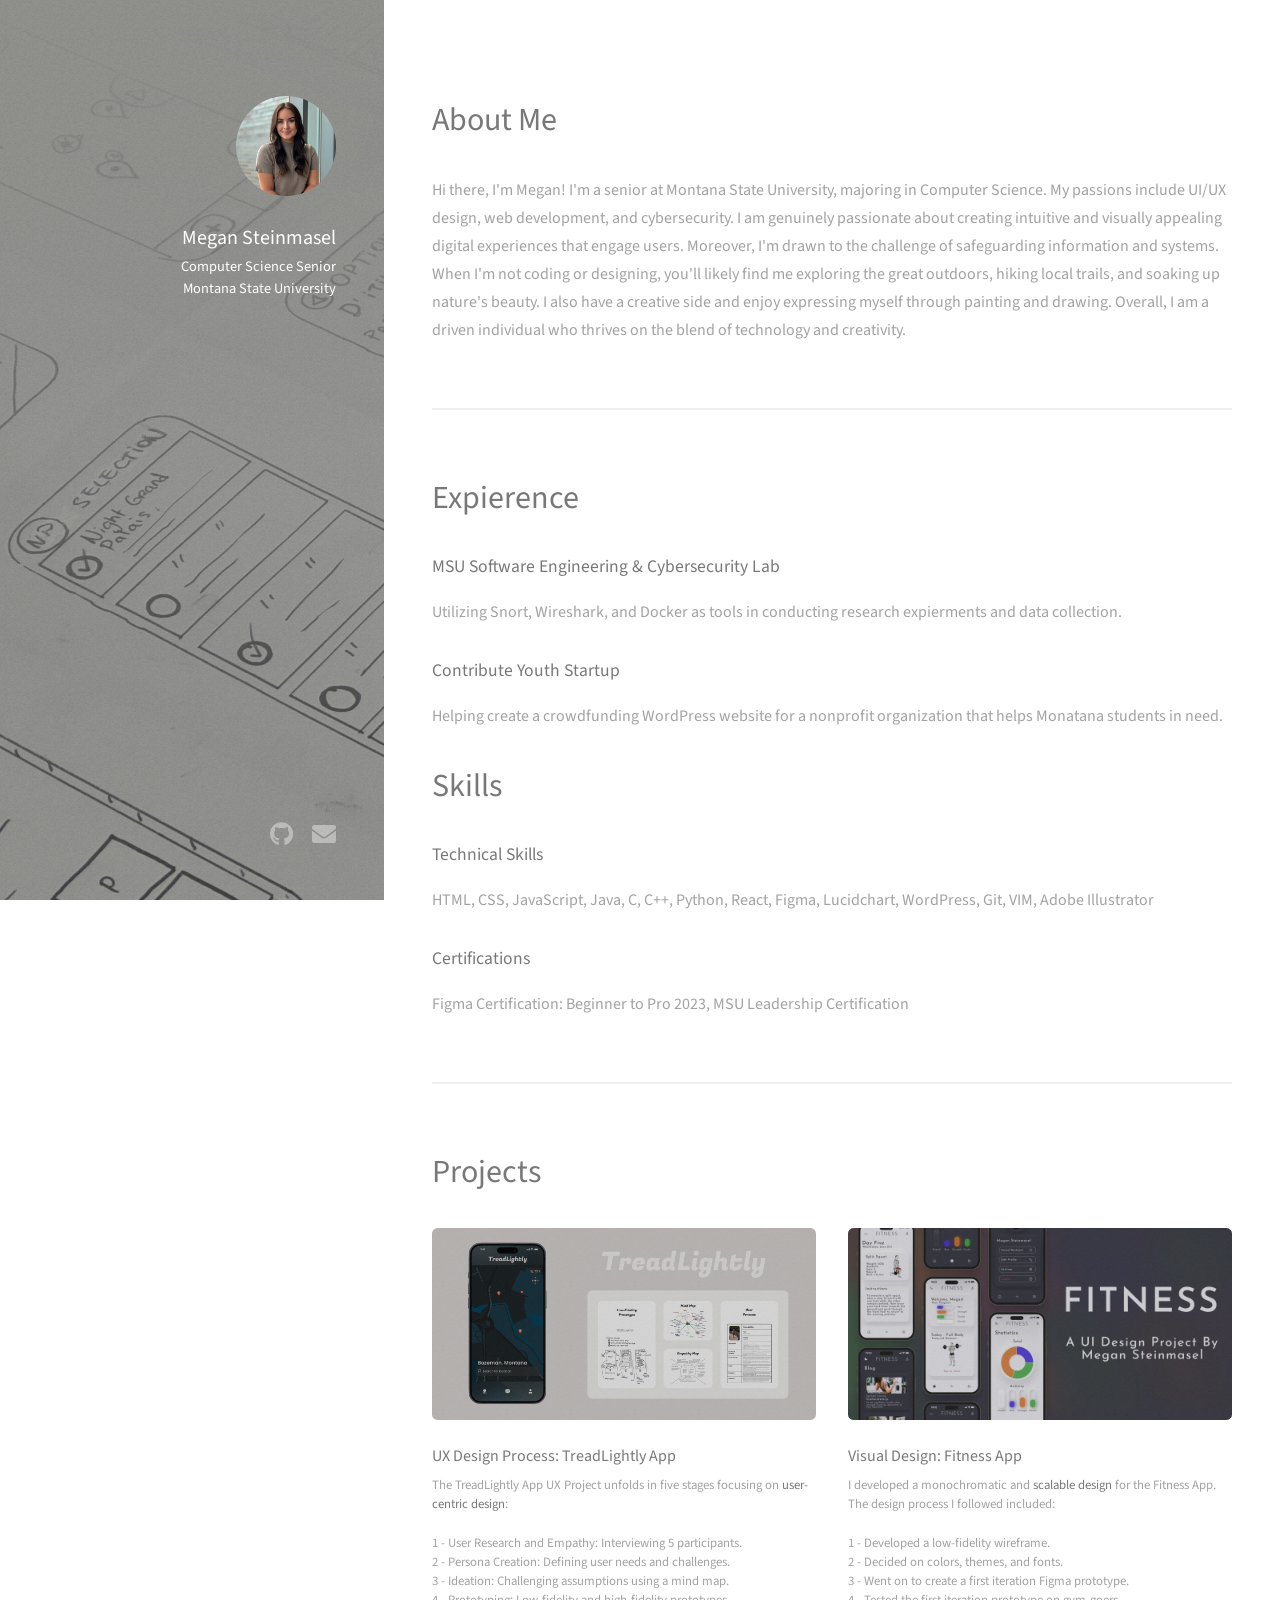
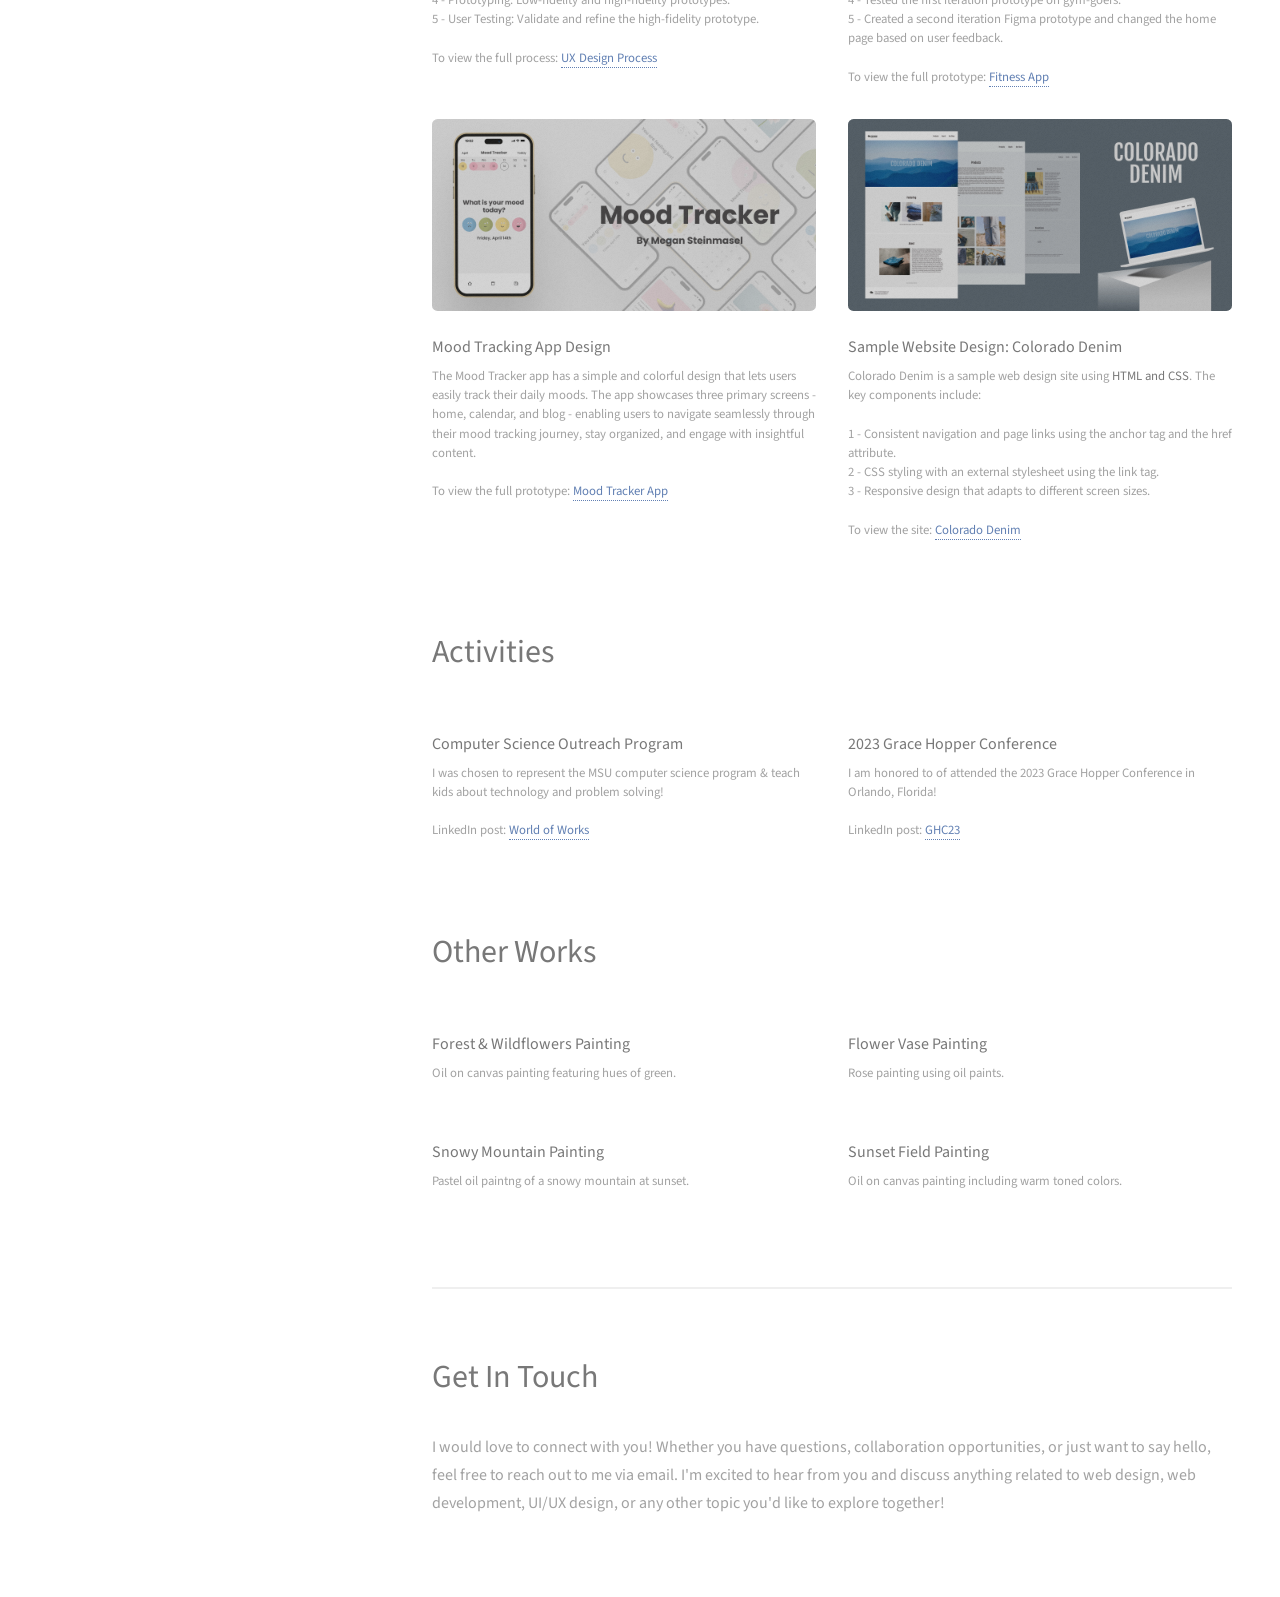
==== index.html @ ee732f90 "Add files via upload" ====
<!DOCTYPE HTML>

<html>
	<head>
		<title>Megan's Portfolio</title>
		<meta charset="utf-8" />
		<meta name="viewport" content="width=device-width, initial-scale=1, user-scalable=no" />
		<link rel="stylesheet" href="assets/css/main.css" />
	</head>
	<body class="is-preload">

		<!-- Header -->
			<header id="header">
				<div class="inner">
					<a href="#" class="image avatar"><img src="images/profile-pic.jpg" alt="" /></a>
					<h1><strong>Megan Steinmasel</strong></h1>
					<h5>Computer Science Senior<br>
					Montana State University</h5>

				</div>
			</header>

		<!-- Main -->
			<div id="main">

				<!-- One -->
					<section id="one">
						<header class="major">
							<h2>About Me</h2>
						</header>
						<p>Hi there, I'm Megan! I'm a senior at Montana State University, majoring in Computer Science. My passions include UI/UX design, web development, and cybersecurity.
							  I am genuinely passionate about creating intuitive and visually appealing digital experiences that engage users. Moreover, I'm drawn to the challenge of safeguarding
							   information and systems.  When I'm not coding or designing, you'll likely find me exploring the great outdoors, hiking local trails, and soaking up nature's beauty. I 
							   also have a creative side and enjoy expressing myself through painting and drawing. Overall, I am a driven individual who thrives on the blend of technology and creativity.
						</p>
						
					</section>
					<section id="one">
						<h1>Expierence</h1>
						
						<h4>MSU Software Engineering & Cybersecurity Lab</h4>
						<p>Utilizing Snort, Wireshark, and Docker as tools in conducting research expierments and data collection.</p>
						<h4>Contribute Youth Startup</h4>
						<p>Helping create a crowdfunding WordPress website for a nonprofit organization that helps Monatana students in need.</p>
						
						<h1>Skills</h1>

						<h4>Technical Skills</h4>
						<p>HTML, CSS, JavaScript, Java, C, C++, Python, React, Figma, Lucidchart, WordPress, Git, VIM, Adobe Illustrator</p>
						<h4>Certifications</h4>
						<p>Figma Certification: Beginner to Pro 2023, MSU Leadership Certification</p>
						
						
					</section>

				<!-- Two -->
					<section id="two">
						<h1>Projects</h1>
						<div class="row">
							<article class="col-6 col-12-xsmall work-item">
								<a href="images/fulls/treadlightly.png" class="image fit thumb"><img src="images/fulls/treadlightly.png" alt="TreadLightly App Design Thumbnail" /></a>
								<h3>UX Design Process: TreadLightly App</h3>
								<p>The TreadLightly App UX Project unfolds in five stages focusing on <b>user-centric design</b>:</p>
									<p><br> 1 - User Research and Empathy: Interviewing 5 participants.</p>
									<p> 2 - Persona Creation: Defining user needs and challenges.</p>
									<p> 3 - Ideation: Challenging assumptions using a mind map.</p> 
									<p> 4 - Prototyping: Low-fidelity and high-fidelity prototypes.</p> 
									<p> 5 - User Testing: Validate and refine the high-fidelity prototype.</p> 
									<p><br>To view the full process: <a href="https://new.express.adobe.com/webpage/cK3ERxqOjgkV4">UX Design Process</a></p>	
							</article>
							<article class="col-6 col-12-xsmall work-item">
								<a href="images/fulls/fitness.jpg" class="image fit thumb"><img src="images/fulls/fitness.jpg" alt="Fitness App Design Thumbnail" /></a>
								<h3>Visual Design: Fitness App</h3>
								<p>I developed a monochromatic and <b>scalable design</b> for the Fitness App. The design process I followed included:	</p>
								<p><br> 1 -  Developed a low-fidelity wireframe.</p>
								<p> 2 - Decided on colors, themes, and fonts.</p>
								<p> 3 - Went on to create a first iteration Figma prototype.</p>
								<p> 4 - Tested the first iteration prototype on gym-goers.</p>
								<p> 5 - Created a second iteration Figma prototype and changed the home page based on user feedback.</p>
								<p><br>To view the full prototype: <a href="https://www.figma.com/proto/18ntFsfMB1Yc7jtrS3yxBX/FitnessApp?page-id=32%3A908&type=design&node-id=32-920&viewport=44%2C423%2C0.18&t=8xvpdtLNX0VyanlT-1&scaling=scale-down&starting-point-node-id=32%3A920&mode=design">Fitness App</a> </p>
							</article>
							<article class="col-6 col-12-xsmall work-item">
								<a href="images/fulls/mood.jpg" class="image fit thumb"><img src="images/fulls/mood.jpg" alt="Mood Tracking App Design" /></a>
								<h3>Mood Tracking App Design</h3>
								<p>The Mood Tracker app has a simple and colorful design that lets users easily track their daily moods. The app showcases three primary screens - home, calendar, and blog - enabling users to navigate seamlessly through their mood tracking journey, stay organized, and engage with insightful content.<br><br>To view the full prototype:  <a href="https://www.figma.com/proto/zbwoz1Bb5M5FBqtjjL8zlI/MoodTracker?page-id=22%3A233&type=design&node-id=46-3198&viewport=221%2C206%2C0.18&t=dJREWF29SgqZ46Lc-1&scaling=scale-down&starting-point-node-id=46%3A3198&mode=design">Mood Tracker App</a></p>
							</article>
							<article class="col-6 col-12-xsmall work-item">
								<a href="images/fulls/colorado-denim.jpg" class="image fit thumb"><img src="images/fulls/colorado-denim.jpg" alt="Colorado Denim Website Design" /></a>
								<h3>Sample Website Design: Colorado Denim</h3>
								<p>Colorado Denim is a sample web design site using <b>HTML and CSS</b>. The key components include:</p>
								<p><br> 1 - Consistent navigation and page links using the anchor tag and the href attribute.</p>
								<p> 2 - CSS styling with an external stylesheet using the link tag.</p>
								<p> 3 - Responsive design that adapts to different screen sizes.</p>
								<p><br> To view the site: <a href="file:///Users/megansteinmasel/Desktop/pages-portfolio/other/colorado-denim-design/index.html">Colorado Denim</a></p>
							</article>
						</div>

						<br><br>

						<h1>Activities</h1>
						<div class="row">
							<article class="col-6 col-12-xsmall work-item">
								<a href="images/fulls/world-of-works.jpg" class="image fit thumb"><img src="images/fulls/world-of-works.jpg" alt="" /></a>
								<h3>Computer Science Outreach Program</h3>
								<p>I was chosen to represent the MSU computer science program & teach kids about technology and problem solving!<br><br>LinkedIn post: <a href="https://www.linkedin.com/posts/activity-6988697907860234240-AYYR?utm_source=share&utm_medium=member_desktop">World of Works</a> </p>
							</article>
							<article class="col-6 col-12-xsmall work-item">
								<a href="images/fulls/ghc.jpg" class="image fit thumb"><img src="images/fulls/ghc.jpg" alt="" /></a>
								<h3>2023 Grace Hopper Conference</h3>
								<p>I am honored to of attended the 2023 Grace Hopper Conference in Orlando, Florida!<br><br>LinkedIn post: <a href="https://www.linkedin.com/posts/activity-7115339711354728448-X-aZ?utm_source=share&utm_medium=member_desktop">GHC23</a> </p>
								
							</article>
						</div>

						<br><br>

						<h1>Other Works</h1>
						<div class="row">
							<article class="col-6 col-12-xsmall work-item">
								<a href="images/fulls/painting4.svg" class="image fit thumb"><img src="images/fulls/painting4.svg" alt="" /></a>
								<h3>Forest & Wildflowers Painting</h3>
								<p>Oil on canvas painting featuring hues of green. </p>
							</article>
							<article class="col-6 col-12-xsmall work-item">
								<a href="images/fulls/painting3.svg" class="image fit thumb"><img src="images/fulls/painting3.svg" alt="" /></a>
								<h3>Flower Vase Painting</h3>
								<p>Rose painting using oil paints.</p>
							</article>
							<article class="col-6 col-12-xsmall work-item">
								<a href="images/fulls/painting2.svg" class="image fit thumb"><img src="images/fulls/painting2.svg" alt="" /></a>
								<h3>Snowy Mountain Painting</h3>
								<p>Pastel oil paintng of a snowy mountain at sunset.</p>
							</article>
							<article class="col-6 col-12-xsmall work-item">
								<a href="images/fulls/painting1.svg" class="image fit thumb"><img src="images/fulls/painting1.svg" alt="" /></a>
								<h3>Sunset Field Painting</h3>
								<p>Oil on canvas painting including warm toned colors. </p>
							</article>
						</div>
					</section>

				<!-- Four -->
					<section id="four">
						<h1>Get In Touch</h1>
						<p>I would love to connect with you! Whether you have questions, collaboration opportunities, or just want to say hello, feel free to reach out to me via email. I'm excited to hear from you and discuss anything related to web design, web development, UI/UX design, or any other topic you'd like to explore together!</p>
					</section>
		

				
		<!-- Footer -->
			<footer id="footer">
				<div class="inner">
					<ul class="icons">
						<li><a href="https://github.com/megansteinmasel" class="icon brands fa-github"><span class="label">Github</span></a></li>
						<li><a href="mailto:megansteinmasel@gmail.com" class="icon solid fa-envelope"><span class="label">Email</span></a></li>
					</ul>
					<!--
					<ul class="copyright">
						<li>Design: <a href="http://html5up.net">HTML5 UP</a></li>
					</ul>
				-->
				</div>
			</footer>

		<!-- Scripts -->
			<script src="assets/js/jquery.min.js"></script>
			<script src="assets/js/jquery.poptrox.min.js"></script>
			<script src="assets/js/browser.min.js"></script>
			<script src="assets/js/breakpoints.min.js"></script>
			<script src="assets/js/util.js"></script>
			<script src="assets/js/main.js"></script>

	</body>
</html>
---- assets/css/main.css ----
@import url("fontawesome-all.min.css");
@import url("https://fonts.googleapis.com/css?family=Source+Sans+Pro:400,400italic");

/*
	Strata by HTML5 UP
	html5up.net | @ajlkn
	Free for personal and commercial use under the CCA 3.0 license (html5up.net/license)
*/

html, body, div, span, applet, object,
iframe, h1, h2, h3, h4, h5, h6, p, blockquote,
pre, a, abbr, acronym, address, big, cite,
code, del, dfn, em, img, ins, kbd, q, s, samp,
small, strike, strong, sub, sup, tt, var, b,
u, i, center, dl, dt, dd, ol, ul, li, fieldset,
form, label, legend, table, caption, tbody,
tfoot, thead, tr, th, td, article, aside,
canvas, details, embed, figure, figcaption,
footer, header, hgroup, menu, nav, output, ruby,
section, summary, time, mark, audio, video {
	margin: 0;
	padding: 0;
	border: 0;
	font-size: 100%;
	font: inherit;
	vertical-align: baseline;}

article, aside, details, figcaption, figure,
footer, header, hgroup, menu, nav, section {
	display: block;}

body {
	line-height: 1;
}

ol, ul {
	list-style: none;
}

blockquote, q {
	quotes: none;
}

	blockquote:before, blockquote:after, q:before, q:after {
		content: '';
		content: none;
	}

table {
	border-collapse: collapse;
	border-spacing: 0;
}

body {
	-webkit-text-size-adjust: none;
}

mark {
	background-color: transparent;
	color: inherit;
}

input::-moz-focus-inner {
	border: 0;
	padding: 0;
}

input, select, textarea {
	-moz-appearance: none;
	-webkit-appearance: none;
	-ms-appearance: none;
	appearance: none;
}

/* Basic */

	html {
		box-sizing: border-box;
	}

	*, *:before, *:after {
		box-sizing: inherit;
	}

	body {
		background: #fff;
	}

		body.is-preload *, body.is-preload *:before, body.is-preload *:after {
			-moz-animation: none !important;
			-webkit-animation: none !important;
			-ms-animation: none !important;
			animation: none !important;
			-moz-transition: none !important;
			-webkit-transition: none !important;
			-ms-transition: none !important;
			transition: none !important;
		}

	body, input, select, textarea {
		color: #a2a2a2;
		font-family: "Source Sans Pro", Helvetica, sans-serif;
		font-size: 16pt;
		font-weight: 400;
		line-height: 1.75em;
	}

	a {
		-moz-transition: color 0.2s ease-in-out, border-color 0.2s ease-in-out;
		-webkit-transition: color 0.2s ease-in-out, border-color 0.2s ease-in-out;
		-ms-transition: color 0.2s ease-in-out, border-color 0.2s ease-in-out;
		transition: color 0.2s ease-in-out, border-color 0.2s ease-in-out;
		border-bottom: dotted 1px;
		color: #6280b3;
		text-decoration: none;
	}

		a:hover {
			border-bottom-color: transparent;
			color:#578deb !important;
			text-decoration: none;
		}

	strong, b {
		color: #787878;
		font-weight: 400;
	}

	em, i {
		font-style: italic;
	}

	p {
		margin: 0 0 2em 0;
	}

	h1, h2, h3, h4, h5, h6 {
		color: #787878;
		font-weight: 400;
		line-height: 1em;
		margin: 0 0 1em 0;
	}

		h1 a, h2 a, h3 a, h4 a, h5 a, h6 a {
			color: inherit;
			text-decoration: none;
		}

	h1 {
		font-size: 2em;
		line-height: 1.5em;
	}

	h2 {
		font-size: 1.5em;
		line-height: 1.5em;
	}

	h3 {
		font-size: 1.25em;
		line-height: 1.5em;
	}

	h4 {
		font-size: 1.1em;
		line-height: 1.5em;
	}

	h5 {
		font-size: 0.9em;
		line-height: 1.5em;
	}

	h6 {
		font-size: 0.7em;
		line-height: 1.5em;
	}

	sub {
		font-size: 0.8em;
		position: relative;
		top: 0.5em;
	}

	sup {
		font-size: 0.8em;
		position: relative;
		top: -0.5em;
	}

	hr {
		border: 0;
		border-bottom: solid 2px #efefef;
		margin: 2em 0;
	}

		hr.major {
			margin: 3em 0;
		}

	blockquote {
		border-left: solid 6px #efefef;
		font-style: italic;
		margin: 0 0 2em 0;
		padding: 0.5em 0 0.5em 1.5em;
	}

	code {
		background: #f7f7f7;
		border-radius: 0.35em;
		border: solid 2px #efefef;
		font-family: "Courier New", monospace;
		font-size: 0.9em;
		margin: 0 0.25em;
		padding: 0.25em 0.65em;
	}

	pre {
		-webkit-overflow-scrolling: touch;
		font-family: "Courier New", monospace;
		font-size: 0.9em;
		margin: 0 0 2em 0;
	}

		pre code {
			display: block;
			line-height: 1.75em;
			padding: 1em 1.5em;
			overflow-x: auto;
		}

	.align-left {
		text-align: left;
	}

	.align-center {
		text-align: center;
	}

	.align-right {
		text-align: right;
	}

/* Container */

	.container {
		margin: 0 auto;
		max-width: calc(100% - 4em);
		width: 100%;
	}

		.container.xsmall {
			width: 25%;
		}

		.container.small {
			width: 50%;
		}

		.container.medium {
			width: 75%;
		}

		.container.large {
			width: 125%;
		}

		.container.xlarge {
			width: 150%;
		}

		.container.max {
			width: 100%;
		}

		@media screen and (max-width: 980px) {

			.container {
				width: 100% !important;
				max-width: 100% !important;
			}

		}

		@media screen and (max-width: 480px) {

			.container {
				max-width: calc(100% - 3em);
			}

		}

/* Row */

	.row {
		display: flex;
		flex-wrap: wrap;
		box-sizing: border-box;
		align-items: stretch;
	}

		.row > * {
			box-sizing: border-box;
		}

		.row.gtr-uniform > * > :last-child {
			margin-bottom: 0;
		}

		.row.aln-left {
			justify-content: flex-start;
		}

		.row.aln-center {
			justify-content: center;
		}

		.row.aln-right {
			justify-content: flex-end;
		}

		.row.aln-top {
			align-items: flex-start;
		}

		.row.aln-middle {
			align-items: center;
		}

		.row.aln-bottom {
			align-items: flex-end;
		}

		.row > .imp {
			order: -1;
		}

		.row > .col-1 {
			width: 8.33333%;
		}

		.row > .off-1 {
			margin-left: 8.33333%;
		}

		.row > .col-2 {
			width: 16.66667%;
		}

		.row > .off-2 {
			margin-left: 16.66667%;
		}

		.row > .col-3 {
			width: 25%;
		}

		.row > .off-3 {
			margin-left: 25%;
		}

		.row > .col-4 {
			width: 33.33333%;
		}

		.row > .off-4 {
			margin-left: 33.33333%;
		}

		.row > .col-5 {
			width: 41.66667%;
		}

		.row > .off-5 {
			margin-left: 41.66667%;
		}

		.row > .col-6 {
			width: 50%;
		}

		.row > .off-6 {
			margin-left: 50%;
		}

		.row > .col-7 {
			width: 58.33333%;
		}

		.row > .off-7 {
			margin-left: 58.33333%;
		}

		.row > .col-8 {
			width: 66.66667%;
		}

		.row > .off-8 {
			margin-left: 66.66667%;
		}

		.row > .col-9 {
			width: 75%;
		}

		.row > .off-9 {
			margin-left: 75%;
		}

		.row > .col-10 {
			width: 83.33333%;
		}

		.row > .off-10 {
			margin-left: 83.33333%;
		}

		.row > .col-11 {
			width: 91.66667%;
		}

		.row > .off-11 {
			margin-left: 91.66667%;
		}

		.row > .col-12 {
			width: 100%;
		}

		.row > .off-12 {
			margin-left: 100%;
		}

		.row.gtr-0 {
			margin-top: 0;
			margin-left: 0em;
		}

			.row.gtr-0 > * {
				padding: 0 0 0 0em;
			}

			.row.gtr-0.gtr-uniform {
				margin-top: 0em;
			}

				.row.gtr-0.gtr-uniform > * {
					padding-top: 0em;
				}

		.row.gtr-25 {
			margin-top: 0;
			margin-left: -0.625em;
		}

			.row.gtr-25 > * {
				padding: 0 0 0 0.625em;
			}

			.row.gtr-25.gtr-uniform {
				margin-top: -0.625em;
			}

				.row.gtr-25.gtr-uniform > * {
					padding-top: 0.625em;
				}

		.row.gtr-50 {
			margin-top: 0;
			margin-left: -1.25em;
		}

			.row.gtr-50 > * {
				padding: 0 0 0 1.25em;
			}

			.row.gtr-50.gtr-uniform {
				margin-top: -1.25em;
			}

				.row.gtr-50.gtr-uniform > * {
					padding-top: 1.25em;
				}

		.row {
			margin-top: 0;
			margin-left: -2.5em;
		}

			.row > * {
				padding: 0 0 0 2.5em;
			}

			.row.gtr-uniform {
				margin-top: -2.5em;
			}

				.row.gtr-uniform > * {
					padding-top: 2.5em;
				}

		.row.gtr-150 {
			margin-top: 0;
			margin-left: -3.75em;
		}

			.row.gtr-150 > * {
				padding: 0 0 0 3.75em;
			}

			.row.gtr-150.gtr-uniform {
				margin-top: -3.75em;
			}

				.row.gtr-150.gtr-uniform > * {
					padding-top: 3.75em;
				}

		.row.gtr-200 {
			margin-top: 0;
			margin-left: -5em;
		}

			.row.gtr-200 > * {
				padding: 0 0 0 5em;
			}

			.row.gtr-200.gtr-uniform {
				margin-top: -5em;
			}

				.row.gtr-200.gtr-uniform > * {
					padding-top: 5em;
				}

		@media screen and (max-width: 1800px) {

			.row {
				display: flex;
				flex-wrap: wrap;
				box-sizing: border-box;
				align-items: stretch;
			}

				.row > * {
					box-sizing: border-box;
				}

				.row.gtr-uniform > * > :last-child {
					margin-bottom: 0;
				}

				.row.aln-left {
					justify-content: flex-start;
				}

				.row.aln-center {
					justify-content: center;
				}

				.row.aln-right {
					justify-content: flex-end;
				}

				.row.aln-top {
					align-items: flex-start;
				}

				.row.aln-middle {
					align-items: center;
				}

				.row.aln-bottom {
					align-items: flex-end;
				}

				.row > .imp-xlarge {
					order: -1;
				}

				.row > .col-1-xlarge {
					width: 8.33333%;
				}

				.row > .off-1-xlarge {
					margin-left: 8.33333%;
				}

				.row > .col-2-xlarge {
					width: 16.66667%;
				}

				.row > .off-2-xlarge {
					margin-left: 16.66667%;
				}

				.row > .col-3-xlarge {
					width: 25%;
				}

				.row > .off-3-xlarge {
					margin-left: 25%;
				}

				.row > .col-4-xlarge {
					width: 33.33333%;
				}

				.row > .off-4-xlarge {
					margin-left: 33.33333%;
				}

				.row > .col-5-xlarge {
					width: 41.66667%;
				}

				.row > .off-5-xlarge {
					margin-left: 41.66667%;
				}

				.row > .col-6-xlarge {
					width: 50%;
				}

				.row > .off-6-xlarge {
					margin-left: 50%;
				}

				.row > .col-7-xlarge {
					width: 58.33333%;
				}

				.row > .off-7-xlarge {
					margin-left: 58.33333%;
				}

				.row > .col-8-xlarge {
					width: 66.66667%;
				}

				.row > .off-8-xlarge {
					margin-left: 66.66667%;
				}

				.row > .col-9-xlarge {
					width: 75%;
				}

				.row > .off-9-xlarge {
					margin-left: 75%;
				}

				.row > .col-10-xlarge {
					width: 83.33333%;
				}

				.row > .off-10-xlarge {
					margin-left: 83.33333%;
				}

				.row > .col-11-xlarge {
					width: 91.66667%;
				}

				.row > .off-11-xlarge {
					margin-left: 91.66667%;
				}

				.row > .col-12-xlarge {
					width: 100%;
				}

				.row > .off-12-xlarge {
					margin-left: 100%;
				}

				.row.gtr-0 {
					margin-top: 0;
					margin-left: 0em;
				}

					.row.gtr-0 > * {
						padding: 0 0 0 0em;
					}

					.row.gtr-0.gtr-uniform {
						margin-top: 0em;
					}

						.row.gtr-0.gtr-uniform > * {
							padding-top: 0em;
						}

				.row.gtr-25 {
					margin-top: 0;
					margin-left: -0.625em;
				}

					.row.gtr-25 > * {
						padding: 0 0 0 0.625em;
					}

					.row.gtr-25.gtr-uniform {
						margin-top: -0.625em;
					}

						.row.gtr-25.gtr-uniform > * {
							padding-top: 0.625em;
						}

				.row.gtr-50 {
					margin-top: 0;
					margin-left: -1.25em;
				}

					.row.gtr-50 > * {
						padding: 0 0 0 1.25em;
					}

					.row.gtr-50.gtr-uniform {
						margin-top: -1.25em;
					}

						.row.gtr-50.gtr-uniform > * {
							padding-top: 1.25em;
						}

				.row {
					margin-top: 0;
					margin-left: -2.5em;
				}

					.row > * {
						padding: 0 0 0 2.5em;
					}

					.row.gtr-uniform {
						margin-top: -2.5em;
					}

						.row.gtr-uniform > * {
							padding-top: 2.5em;
						}

				.row.gtr-150 {
					margin-top: 0;
					margin-left: -3.75em;
				}

					.row.gtr-150 > * {
						padding: 0 0 0 3.75em;
					}

					.row.gtr-150.gtr-uniform {
						margin-top: -3.75em;
					}

						.row.gtr-150.gtr-uniform > * {
							padding-top: 3.75em;
						}

				.row.gtr-200 {
					margin-top: 0;
					margin-left: -5em;
				}

					.row.gtr-200 > * {
						padding: 0 0 0 5em;
					}

					.row.gtr-200.gtr-uniform {
						margin-top: -5em;
					}

						.row.gtr-200.gtr-uniform > * {
							padding-top: 5em;
						}

		}

		@media screen and (max-width: 1280px) {

			.row {
				display: flex;
				flex-wrap: wrap;
				box-sizing: border-box;
				align-items: stretch;
			}

				.row > * {
					box-sizing: border-box;
				}

				.row.gtr-uniform > * > :last-child {
					margin-bottom: 0;
				}

				.row.aln-left {
					justify-content: flex-start;
				}

				.row.aln-center {
					justify-content: center;
				}

				.row.aln-right {
					justify-content: flex-end;
				}

				.row.aln-top {
					align-items: flex-start;
				}

				.row.aln-middle {
					align-items: center;
				}

				.row.aln-bottom {
					align-items: flex-end;
				}

				.row > .imp-large {
					order: -1;
				}

				.row > .col-1-large {
					width: 8.33333%;
				}

				.row > .off-1-large {
					margin-left: 8.33333%;
				}

				.row > .col-2-large {
					width: 16.66667%;
				}

				.row > .off-2-large {
					margin-left: 16.66667%;
				}

				.row > .col-3-large {
					width: 25%;
				}

				.row > .off-3-large {
					margin-left: 25%;
				}

				.row > .col-4-large {
					width: 33.33333%;
				}

				.row > .off-4-large {
					margin-left: 33.33333%;
				}

				.row > .col-5-large {
					width: 41.66667%;
				}

				.row > .off-5-large {
					margin-left: 41.66667%;
				}

				.row > .col-6-large {
					width: 50%;
				}

				.row > .off-6-large {
					margin-left: 50%;
				}

				.row > .col-7-large {
					width: 58.33333%;
				}

				.row > .off-7-large {
					margin-left: 58.33333%;
				}

				.row > .col-8-large {
					width: 66.66667%;
				}

				.row > .off-8-large {
					margin-left: 66.66667%;
				}

				.row > .col-9-large {
					width: 75%;
				}

				.row > .off-9-large {
					margin-left: 75%;
				}

				.row > .col-10-large {
					width: 83.33333%;
				}

				.row > .off-10-large {
					margin-left: 83.33333%;
				}

				.row > .col-11-large {
					width: 91.66667%;
				}

				.row > .off-11-large {
					margin-left: 91.66667%;
				}

				.row > .col-12-large {
					width: 100%;
				}

				.row > .off-12-large {
					margin-left: 100%;
				}

				.row.gtr-0 {
					margin-top: 0;
					margin-left: 0em;
				}

					.row.gtr-0 > * {
						padding: 0 0 0 0em;
					}

					.row.gtr-0.gtr-uniform {
						margin-top: 0em;
					}

						.row.gtr-0.gtr-uniform > * {
							padding-top: 0em;
						}

				.row.gtr-25 {
					margin-top: 0;
					margin-left: -0.5em;
				}

					.row.gtr-25 > * {
						padding: 0 0 0 0.5em;
					}

					.row.gtr-25.gtr-uniform {
						margin-top: -0.5em;
					}

						.row.gtr-25.gtr-uniform > * {
							padding-top: 0.5em;
						}

				.row.gtr-50 {
					margin-top: 0;
					margin-left: -1em;
				}

					.row.gtr-50 > * {
						padding: 0 0 0 1em;
					}

					.row.gtr-50.gtr-uniform {
						margin-top: -1em;
					}

						.row.gtr-50.gtr-uniform > * {
							padding-top: 1em;
						}

				.row {
					margin-top: 0;
					margin-left: -2em;
				}

					.row > * {
						padding: 0 0 0 2em;
					}

					.row.gtr-uniform {
						margin-top: -2em;
					}

						.row.gtr-uniform > * {
							padding-top: 2em;
						}

				.row.gtr-150 {
					margin-top: 0;
					margin-left: -3em;
				}

					.row.gtr-150 > * {
						padding: 0 0 0 3em;
					}

					.row.gtr-150.gtr-uniform {
						margin-top: -3em;
					}

						.row.gtr-150.gtr-uniform > * {
							padding-top: 3em;
						}

				.row.gtr-200 {
					margin-top: 0;
					margin-left: -4em;
				}

					.row.gtr-200 > * {
						padding: 0 0 0 4em;
					}

					.row.gtr-200.gtr-uniform {
						margin-top: -4em;
					}

						.row.gtr-200.gtr-uniform > * {
							padding-top: 4em;
						}

		}

		@media screen and (max-width: 980px) {

			.row {
				display: flex;
				flex-wrap: wrap;
				box-sizing: border-box;
				align-items: stretch;
			}

				.row > * {
					box-sizing: border-box;
				}

				.row.gtr-uniform > * > :last-child {
					margin-bottom: 0;
				}

				.row.aln-left {
					justify-content: flex-start;
				}

				.row.aln-center {
					justify-content: center;
				}

				.row.aln-right {
					justify-content: flex-end;
				}

				.row.aln-top {
					align-items: flex-start;
				}

				.row.aln-middle {
					align-items: center;
				}

				.row.aln-bottom {
					align-items: flex-end;
				}

				.row > .imp-medium {
					order: -1;
				}

				.row > .col-1-medium {
					width: 8.33333%;
				}

				.row > .off-1-medium {
					margin-left: 8.33333%;
				}

				.row > .col-2-medium {
					width: 16.66667%;
				}

				.row > .off-2-medium {
					margin-left: 16.66667%;
				}

				.row > .col-3-medium {
					width: 25%;
				}

				.row > .off-3-medium {
					margin-left: 25%;
				}

				.row > .col-4-medium {
					width: 33.33333%;
				}

				.row > .off-4-medium {
					margin-left: 33.33333%;
				}

				.row > .col-5-medium {
					width: 41.66667%;
				}

				.row > .off-5-medium {
					margin-left: 41.66667%;
				}

				.row > .col-6-medium {
					width: 50%;
				}

				.row > .off-6-medium {
					margin-left: 50%;
				}

				.row > .col-7-medium {
					width: 58.33333%;
				}

				.row > .off-7-medium {
					margin-left: 58.33333%;
				}

				.row > .col-8-medium {
					width: 66.66667%;
				}

				.row > .off-8-medium {
					margin-left: 66.66667%;
				}

				.row > .col-9-medium {
					width: 75%;
				}

				.row > .off-9-medium {
					margin-left: 75%;
				}

				.row > .col-10-medium {
					width: 83.33333%;
				}

				.row > .off-10-medium {
					margin-left: 83.33333%;
				}

				.row > .col-11-medium {
					width: 91.66667%;
				}

				.row > .off-11-medium {
					margin-left: 91.66667%;
				}

				.row > .col-12-medium {
					width: 100%;
				}

				.row > .off-12-medium {
					margin-left: 100%;
				}

				.row.gtr-0 {
					margin-top: 0;
					margin-left: 0em;
				}

					.row.gtr-0 > * {
						padding: 0 0 0 0em;
					}

					.row.gtr-0.gtr-uniform {
						margin-top: 0em;
					}

						.row.gtr-0.gtr-uniform > * {
							padding-top: 0em;
						}

				.row.gtr-25 {
					margin-top: 0;
					margin-left: -0.5em;
				}

					.row.gtr-25 > * {
						padding: 0 0 0 0.5em;
					}

					.row.gtr-25.gtr-uniform {
						margin-top: -0.5em;
					}

						.row.gtr-25.gtr-uniform > * {
							padding-top: 0.5em;
						}

				.row.gtr-50 {
					margin-top: 0;
					margin-left: -1em;
				}

					.row.gtr-50 > * {
						padding: 0 0 0 1em;
					}

					.row.gtr-50.gtr-uniform {
						margin-top: -1em;
					}

						.row.gtr-50.gtr-uniform > * {
							padding-top: 1em;
						}

				.row {
					margin-top: 0;
					margin-left: -2em;
				}

					.row > * {
						padding: 0 0 0 2em;
					}

					.row.gtr-uniform {
						margin-top: -2em;
					}

						.row.gtr-uniform > * {
							padding-top: 2em;
						}

				.row.gtr-150 {
					margin-top: 0;
					margin-left: -3em;
				}

					.row.gtr-150 > * {
						padding: 0 0 0 3em;
					}

					.row.gtr-150.gtr-uniform {
						margin-top: -3em;
					}

						.row.gtr-150.gtr-uniform > * {
							padding-top: 3em;
						}

				.row.gtr-200 {
					margin-top: 0;
					margin-left: -4em;
				}

					.row.gtr-200 > * {
						padding: 0 0 0 4em;
					}

					.row.gtr-200.gtr-uniform {
						margin-top: -4em;
					}

						.row.gtr-200.gtr-uniform > * {
							padding-top: 4em;
						}

		}

		@media screen and (max-width: 736px) {

			.row {
				display: flex;
				flex-wrap: wrap;
				box-sizing: border-box;
				align-items: stretch;
			}

				.row > * {
					box-sizing: border-box;
				}

				.row.gtr-uniform > * > :last-child {
					margin-bottom: 0;
				}

				.row.aln-left {
					justify-content: flex-start;
				}

				.row.aln-center {
					justify-content: center;
				}

				.row.aln-right {
					justify-content: flex-end;
				}

				.row.aln-top {
					align-items: flex-start;
				}

				.row.aln-middle {
					align-items: center;
				}

				.row.aln-bottom {
					align-items: flex-end;
				}

				.row > .imp-small {
					order: -1;
				}

				.row > .col-1-small {
					width: 8.33333%;
				}

				.row > .off-1-small {
					margin-left: 8.33333%;
				}

				.row > .col-2-small {
					width: 16.66667%;
				}

				.row > .off-2-small {
					margin-left: 16.66667%;
				}

				.row > .col-3-small {
					width: 25%;
				}

				.row > .off-3-small {
					margin-left: 25%;
				}

				.row > .col-4-small {
					width: 33.33333%;
				}

				.row > .off-4-small {
					margin-left: 33.33333%;
				}

				.row > .col-5-small {
					width: 41.66667%;
				}

				.row > .off-5-small {
					margin-left: 41.66667%;
				}

				.row > .col-6-small {
					width: 50%;
				}

				.row > .off-6-small {
					margin-left: 50%;
				}

				.row > .col-7-small {
					width: 58.33333%;
				}

				.row > .off-7-small {
					margin-left: 58.33333%;
				}

				.row > .col-8-small {
					width: 66.66667%;
				}

				.row > .off-8-small {
					margin-left: 66.66667%;
				}

				.row > .col-9-small {
					width: 75%;
				}

				.row > .off-9-small {
					margin-left: 75%;
				}

				.row > .col-10-small {
					width: 83.33333%;
				}

				.row > .off-10-small {
					margin-left: 83.33333%;
				}

				.row > .col-11-small {
					width: 91.66667%;
				}

				.row > .off-11-small {
					margin-left: 91.66667%;
				}

				.row > .col-12-small {
					width: 100%;
				}

				.row > .off-12-small {
					margin-left: 100%;
				}

				.row.gtr-0 {
					margin-top: 0;
					margin-left: 0em;
				}

					.row.gtr-0 > * {
						padding: 0 0 0 0em;
					}

					.row.gtr-0.gtr-uniform {
						margin-top: 0em;
					}

						.row.gtr-0.gtr-uniform > * {
							padding-top: 0em;
						}

				.row.gtr-25 {
					margin-top: 0;
					margin-left: -0.375em;
				}

					.row.gtr-25 > * {
						padding: 0 0 0 0.375em;
					}

					.row.gtr-25.gtr-uniform {
						margin-top: -0.375em;
					}

						.row.gtr-25.gtr-uniform > * {
							padding-top: 0.375em;
						}

				.row.gtr-50 {
					margin-top: 0;
					margin-left: -0.75em;
				}

					.row.gtr-50 > * {
						padding: 0 0 0 0.75em;
					}

					.row.gtr-50.gtr-uniform {
						margin-top: -0.75em;
					}

						.row.gtr-50.gtr-uniform > * {
							padding-top: 0.75em;
						}

				.row {
					margin-top: 0;
					margin-left: -1.5em;
				}

					.row > * {
						padding: 0 0 0 1.5em;
					}

					.row.gtr-uniform {
						margin-top: -1.5em;
					}

						.row.gtr-uniform > * {
							padding-top: 1.5em;
						}

				.row.gtr-150 {
					margin-top: 0;
					margin-left: -2.25em;
				}

					.row.gtr-150 > * {
						padding: 0 0 0 2.25em;
					}

					.row.gtr-150.gtr-uniform {
						margin-top: -2.25em;
					}

						.row.gtr-150.gtr-uniform > * {
							padding-top: 2.25em;
						}

				.row.gtr-200 {
					margin-top: 0;
					margin-left: -3em;
				}

					.row.gtr-200 > * {
						padding: 0 0 0 3em;
					}

					.row.gtr-200.gtr-uniform {
						margin-top: -3em;
					}

						.row.gtr-200.gtr-uniform > * {
							padding-top: 3em;
						}

		}

		@media screen and (max-width: 480px) {

			.row {
				display: flex;
				flex-wrap: wrap;
				box-sizing: border-box;
				align-items: stretch;
			}

				.row > * {
					box-sizing: border-box;
				}

				.row.gtr-uniform > * > :last-child {
					margin-bottom: 0;
				}

				.row.aln-left {
					justify-content: flex-start;
				}

				.row.aln-center {
					justify-content: center;
				}

				.row.aln-right {
					justify-content: flex-end;
				}

				.row.aln-top {
					align-items: flex-start;
				}

				.row.aln-middle {
					align-items: center;
				}

				.row.aln-bottom {
					align-items: flex-end;
				}

				.row > .imp-xsmall {
					order: -1;
				}

				.row > .col-1-xsmall {
					width: 8.33333%;
				}

				.row > .off-1-xsmall {
					margin-left: 8.33333%;
				}

				.row > .col-2-xsmall {
					width: 16.66667%;
				}

				.row > .off-2-xsmall {
					margin-left: 16.66667%;
				}

				.row > .col-3-xsmall {
					width: 25%;
				}

				.row > .off-3-xsmall {
					margin-left: 25%;
				}

				.row > .col-4-xsmall {
					width: 33.33333%;
				}

				.row > .off-4-xsmall {
					margin-left: 33.33333%;
				}

				.row > .col-5-xsmall {
					width: 41.66667%;
				}

				.row > .off-5-xsmall {
					margin-left: 41.66667%;
				}

				.row > .col-6-xsmall {
					width: 50%;
				}

				.row > .off-6-xsmall {
					margin-left: 50%;
				}

				.row > .col-7-xsmall {
					width: 58.33333%;
				}

				.row > .off-7-xsmall {
					margin-left: 58.33333%;
				}

				.row > .col-8-xsmall {
					width: 66.66667%;
				}

				.row > .off-8-xsmall {
					margin-left: 66.66667%;
				}

				.row > .col-9-xsmall {
					width: 75%;
				}

				.row > .off-9-xsmall {
					margin-left: 75%;
				}

				.row > .col-10-xsmall {
					width: 83.33333%;
				}

				.row > .off-10-xsmall {
					margin-left: 83.33333%;
				}

				.row > .col-11-xsmall {
					width: 91.66667%;
				}

				.row > .off-11-xsmall {
					margin-left: 91.66667%;
				}

				.row > .col-12-xsmall {
					width: 100%;
				}

				.row > .off-12-xsmall {
					margin-left: 100%;
				}

				.row.gtr-0 {
					margin-top: 0;
					margin-left: 0em;
				}

					.row.gtr-0 > * {
						padding: 0 0 0 0em;
					}

					.row.gtr-0.gtr-uniform {
						margin-top: 0em;
					}

						.row.gtr-0.gtr-uniform > * {
							padding-top: 0em;
						}

				.row.gtr-25 {
					margin-top: 0;
					margin-left: -0.375em;
				}

					.row.gtr-25 > * {
						padding: 0 0 0 0.375em;
					}

					.row.gtr-25.gtr-uniform {
						margin-top: -0.375em;
					}

						.row.gtr-25.gtr-uniform > * {
							padding-top: 0.375em;
						}

				.row.gtr-50 {
					margin-top: 0;
					margin-left: -0.75em;
				}

					.row.gtr-50 > * {
						padding: 0 0 0 0.75em;
					}

					.row.gtr-50.gtr-uniform {
						margin-top: -0.75em;
					}

						.row.gtr-50.gtr-uniform > * {
							padding-top: 0.75em;
						}

				.row {
					margin-top: 0;
					margin-left: -1.5em;
				}

					.row > * {
						padding: 0 0 0 1.5em;
					}

					.row.gtr-uniform {
						margin-top: -1.5em;
					}

						.row.gtr-uniform > * {
							padding-top: 1.5em;
						}

				.row.gtr-150 {
					margin-top: 0;
					margin-left: -2.25em;
				}

					.row.gtr-150 > * {
						padding: 0 0 0 2.25em;
					}

					.row.gtr-150.gtr-uniform {
						margin-top: -2.25em;
					}

						.row.gtr-150.gtr-uniform > * {
							padding-top: 2.25em;
						}

				.row.gtr-200 {
					margin-top: 0;
					margin-left: -3em;
				}

					.row.gtr-200 > * {
						padding: 0 0 0 3em;
					}

					.row.gtr-200.gtr-uniform {
						margin-top: -3em;
					}

						.row.gtr-200.gtr-uniform > * {
							padding-top: 3em;
						}

		}

/* Section/Article */

	section.special, article.special {
		text-align: center;
	}

	header p {
		color: #b2b2b2;
		position: relative;
		margin: 0 0 1.5em 0;
	}

	header h2 + p {
		font-size: 1.25em;
		margin-top: -1em;
		line-height: 1.5em;
	}

	header h3 + p {
		font-size: 1.1em;
		margin-top: -0.8em;
		line-height: 1.5em;
	}

	header h4 + p,
	header h5 + p,
	header h6 + p {
		font-size: 0.9em;
		margin-top: -0.6em;
		line-height: 1.5em;
	}

	header.major h2 {
		font-size: 2em;
	}

/* Form */

	form {
		margin: 0 0 2em 0;
	}

	label {
		color: #787878;
		display: block;
		font-size: 0.9em;
		font-weight: 400;
		margin: 0 0 1em 0;
	}

	input[type="text"],
	input[type="password"],
	input[type="email"],
	select,
	textarea {
		-moz-appearance: none;
		-webkit-appearance: none;
		-ms-appearance: none;
		appearance: none;
		background: #f7f7f7;
		border-radius: 0.35em;
		border: solid 2px transparent;
		color: inherit;
		display: block;
		outline: 0;
		padding: 0 0.75em;
		text-decoration: none;
		width: 100%;
	}

		input[type="text"]:invalid,
		input[type="password"]:invalid,
		input[type="email"]:invalid,
		select:invalid,
		textarea:invalid {
			box-shadow: none;
		}

		input[type="text"]:focus,
		input[type="password"]:focus,
		input[type="email"]:focus,
		select:focus,
		textarea:focus {
			border-color: #49bf9d;
		}

	select {
		background-image: url("data:image/svg+xml;charset=utf8,%3Csvg xmlns='http://www.w3.org/2000/svg' width='40' height='40' preserveAspectRatio='none' viewBox='0 0 40 40'%3E%3Cpath d='M9.4,12.3l10.4,10.4l10.4-10.4c0.2-0.2,0.5-0.4,0.9-0.4c0.3,0,0.6,0.1,0.9,0.4l3.3,3.3c0.2,0.2,0.4,0.5,0.4,0.9 c0,0.4-0.1,0.6-0.4,0.9L20.7,31.9c-0.2,0.2-0.5,0.4-0.9,0.4c-0.3,0-0.6-0.1-0.9-0.4L4.3,17.3c-0.2-0.2-0.4-0.5-0.4-0.9 c0-0.4,0.1-0.6,0.4-0.9l3.3-3.3c0.2-0.2,0.5-0.4,0.9-0.4S9.1,12.1,9.4,12.3z' fill='%23dfdfdf' /%3E%3C/svg%3E");
		background-size: 1.25rem;
		background-repeat: no-repeat;
		background-position: calc(100% - 1rem) center;
		height: 2.75em;
		padding-right: 2.75em;
		text-overflow: ellipsis;
	}

		select option {
			color: #787878;
			background: #fff;
		}

		select:focus::-ms-value {
			background-color: transparent;
		}

		select::-ms-expand {
			display: none;
		}

	input[type="text"],
	input[type="password"],
	input[type="email"],
	select {
		height: 2.75em;
	}

	textarea {
		padding: 0.75em;
	}

	input[type="checkbox"],
	input[type="radio"] {
		-moz-appearance: none;
		-webkit-appearance: none;
		-ms-appearance: none;
		appearance: none;
		display: block;
		float: left;
		margin-right: -2em;
		opacity: 0;
		width: 1em;
		z-index: -1;
	}

		input[type="checkbox"] + label,
		input[type="radio"] + label {
			text-decoration: none;
			color: #a2a2a2;
			cursor: pointer;
			display: inline-block;
			font-size: 1em;
			font-weight: 400;
			padding-left: 2.4em;
			padding-right: 0.75em;
			position: relative;
		}

			input[type="checkbox"] + label:before,
			input[type="radio"] + label:before {
				-moz-osx-font-smoothing: grayscale;
				-webkit-font-smoothing: antialiased;
				display: inline-block;
				font-style: normal;
				font-variant: normal;
				text-rendering: auto;
				line-height: 1;
				text-transform: none !important;
				font-family: 'Font Awesome 5 Free';
				font-weight: 900;
			}

			input[type="checkbox"] + label:before,
			input[type="radio"] + label:before {
				background: #f7f7f7;
				border-radius: 0.35em;
				border: solid 2px transparent;
				content: '';
				display: inline-block;
				font-size: 0.8em;
				height: 2.0625em;
				left: 0;
				line-height: 1.85625em;
				position: absolute;
				text-align: center;
				top: 0;
				width: 2.0625em;
			}

		input[type="checkbox"]:checked + label:before,
		input[type="radio"]:checked + label:before {
			background: #787878;
			border-color: #787878;
			color: #fff;
			content: '\f00c';
		}

		input[type="checkbox"]:focus + label:before,
		input[type="radio"]:focus + label:before {
			border-color: #49bf9d;
		}

	input[type="checkbox"] + label:before {
		border-radius: 0.35em;
	}

	input[type="radio"] + label:before {
		border-radius: 100%;
	}

	::-webkit-input-placeholder {
		color: #b2b2b2 !important;
		opacity: 1.0;
	}

	:-moz-placeholder {
		color: #b2b2b2 !important;
		opacity: 1.0;
	}

	::-moz-placeholder {
		color: #b2b2b2 !important;
		opacity: 1.0;
	}

	:-ms-input-placeholder {
		color: #b2b2b2 !important;
		opacity: 1.0;
	}

/* Box */

	.box {
		border-radius: 0.35em;
		border: solid 2px #efefef;
		margin-bottom: 2em;
		padding: 1.5em;
	}

		.box > :last-child,
		.box > :last-child > :last-child,
		.box > :last-child > :last-child > :last-child {
			margin-bottom: 0;
		}

		.box.alt {
			border: 0;
			border-radius: 0;
			padding: 0;
		}

/* Icon */

	.icon {
		text-decoration: none;
		border-bottom: none;
		position: relative;
	}

		.icon:before {
			-moz-osx-font-smoothing: grayscale;
			-webkit-font-smoothing: antialiased;
			display: inline-block;
			font-style: normal;
			font-variant: normal;
			text-rendering: auto;
			line-height: 1;
			text-transform: none !important;
			font-family: 'Font Awesome 5 Free';
			font-weight: 400;
		}

		.icon > .label {
			display: none;
		}

		.icon:before {
			line-height: inherit;
		}

		.icon.solid:before {
			font-weight: 900;
		}

		.icon.brands:before {
			font-family: 'Font Awesome 5 Brands';
		}

/* Image */

	.image {
		border-radius: 0.35em;
		border: 0;
		display: inline-block;
		position: relative;
	}

		.image:before {
			-moz-transition: opacity 0.2s ease-in-out;
			-webkit-transition: opacity 0.2s ease-in-out;
			-ms-transition: opacity 0.2s ease-in-out;
			transition: opacity 0.2s ease-in-out;
			background: url("images/overlay.png");
			border-radius: 0.35em;
			content: '';
			display: block;
			height: 100%;
			left: 0;
			opacity: 0.5;
			position: absolute;
			top: 0;
			width: 100%;
		}

		.image.thumb {
			text-align: center;
		}

			.image.thumb:after {
				-moz-transition: opacity 0.2s ease-in-out;
				-webkit-transition: opacity 0.2s ease-in-out;
				-ms-transition: opacity 0.2s ease-in-out;
				transition: opacity 0.2s ease-in-out;
				border-radius: 0.35em;
				border: solid 3px rgba(255, 255, 255, 0.5);
				color: #fff;
				content: 'View';
				display: inline-block;
				font-size: 0.8em;
				font-weight: 400;
				left: 50%;
				line-height: 2.25em;
				margin: -1.25em 0 0 -3em;
				opacity: 0;
				padding: 0 1.5em;
				position: absolute;
				text-align: center;
				text-decoration: none;
				top: 50%;
				white-space: nowrap;
			}

			.image.thumb:hover:after {
				opacity: 1.0;
			}

			.image.thumb:hover:before {
				background: url("images/overlay.png"), url("images/overlay.png");
				opacity: 1.0;
			}

		.image img {
			border-radius: 0.35em;
			display: block;
		}

		.image.left {
			float: left;
			margin: 0 1.5em 1em 0;
			top: 0.25em;
		}

		.image.right {
			float: right;
			margin: 0 0 1em 1.5em;
			top: 0.25em;
		}

		.image.left, .image.right {
			max-width: 40%;
		}

			.image.left img, .image.right img {
				width: 100%;
			}

		.image.fit {
			display: block;
			margin: 0 0 2em 0;
			width: 100%;
		}

			.image.fit img {
				width: 100%;
			}

		.image.avatar {
			border-radius: 100%;
		}

			.image.avatar:before {
				display: none;
			}

			.image.avatar img {
				border-radius: 100%;
				width: 100%;
			}

/* List */

	ol {
		list-style: decimal;
		margin: 0 0 2em 0;
		padding-left: 1.25em;
	}

		ol li {
			padding-left: 0.25em;
		}

	ul {
		list-style: disc;
		margin: 0 0 2em 0;
		padding-left: 1em;
	}

		ul li {
			padding-left: 0.5em;
		}

		ul.alt {
			list-style: none;
			padding-left: 0;
		}

			ul.alt li {
				border-top: solid 2px #efefef;
				padding: 0.5em 0;
			}

				ul.alt li:first-child {
					border-top: 0;
					padding-top: 0;
				}

	dl {
		margin: 0 0 2em 0;
	}

/* Icons */

	ul.icons {
		cursor: default;
		list-style: none;
		padding-left: 0;
	}

		ul.icons li {
			display: inline-block;
			padding: 0 1em 0 0;
		}

			ul.icons li:last-child {
				padding-right: 0;
			}

			ul.icons li .icon:before {
				font-size: 1.5em;
			}

/* Labeled Icons */

	ul.labeled-icons {
		list-style: none;
		padding: 0;
	}

		ul.labeled-icons li {
			line-height: 1.75em;
			margin: 1.5em 0 0 0;
			padding-left: 2.25em;
			position: relative;
		}

			ul.labeled-icons li:first-child {
				margin-top: 0;
			}

			ul.labeled-icons li a {
				color: inherit;
			}

			ul.labeled-icons li h3 {
				color: #b2b2b2;
				left: 0;
				position: absolute;
				text-align: center;
				top: 0;
				width: 1em;
			}

/* Actions */

	ul.actions {
		display: -moz-flex;
		display: -webkit-flex;
		display: -ms-flex;
		display: flex;
		cursor: default;
		list-style: none;
		margin-left: -1em;
		padding-left: 0;
	}

		ul.actions li {
			padding: 0 0 0 1em;
			vertical-align: middle;
		}

		ul.actions.special {
			-moz-justify-content: center;
			-webkit-justify-content: center;
			-ms-justify-content: center;
			justify-content: center;
			width: 100%;
			margin-left: 0;
		}

			ul.actions.special li:first-child {
				padding-left: 0;
			}

		ul.actions.stacked {
			-moz-flex-direction: column;
			-webkit-flex-direction: column;
			-ms-flex-direction: column;
			flex-direction: column;
			margin-left: 0;
		}

			ul.actions.stacked li {
				padding: 1.3em 0 0 0;
			}

				ul.actions.stacked li:first-child {
					padding-top: 0;
				}

		ul.actions.fit {
			width: calc(100% + 1em);
		}

			ul.actions.fit li {
				-moz-flex-grow: 1;
				-webkit-flex-grow: 1;
				-ms-flex-grow: 1;
				flex-grow: 1;
				-moz-flex-shrink: 1;
				-webkit-flex-shrink: 1;
				-ms-flex-shrink: 1;
				flex-shrink: 1;
				width: 100%;
			}

				ul.actions.fit li > * {
					width: 100%;
				}

			ul.actions.fit.stacked {
				width: 100%;
			}

		@media screen and (max-width: 480px) {

			ul.actions:not(.fixed) {
				-moz-flex-direction: column;
				-webkit-flex-direction: column;
				-ms-flex-direction: column;
				flex-direction: column;
				margin-left: 0;
				width: 100% !important;
			}

				ul.actions:not(.fixed) li {
					-moz-flex-grow: 1;
					-webkit-flex-grow: 1;
					-ms-flex-grow: 1;
					flex-grow: 1;
					-moz-flex-shrink: 1;
					-webkit-flex-shrink: 1;
					-ms-flex-shrink: 1;
					flex-shrink: 1;
					padding: 1em 0 0 0;
					text-align: center;
					width: 100%;
				}

					ul.actions:not(.fixed) li > * {
						width: 100%;
					}

					ul.actions:not(.fixed) li:first-child {
						padding-top: 0;
					}

					ul.actions:not(.fixed) li input[type="submit"],
					ul.actions:not(.fixed) li input[type="reset"],
					ul.actions:not(.fixed) li input[type="button"],
					ul.actions:not(.fixed) li button,
					ul.actions:not(.fixed) li .button {
						width: 100%;
					}

						ul.actions:not(.fixed) li input[type="submit"].icon:before,
						ul.actions:not(.fixed) li input[type="reset"].icon:before,
						ul.actions:not(.fixed) li input[type="button"].icon:before,
						ul.actions:not(.fixed) li button.icon:before,
						ul.actions:not(.fixed) li .button.icon:before {
							margin-left: -0.5em;
						}

		}

/* Table */

	.table-wrapper {
		-webkit-overflow-scrolling: touch;
		overflow-x: auto;
	}

	table {
		margin: 0 0 2em 0;
		width: 100%;
	}

		table tbody tr {
			border: solid 1px #efefef;
			border-left: 0;
			border-right: 0;
		}

			table tbody tr:nth-child(2n + 1) {
				background-color: #f7f7f7;
			}

		table td {
			padding: 0.75em 0.75em;
		}

		table th {
			color: #787878;
			font-size: 0.9em;
			font-weight: 400;
			padding: 0 0.75em 0.75em 0.75em;
			text-align: left;
		}

		table thead {
			border-bottom: solid 2px #efefef;
		}

		table tfoot {
			border-top: solid 2px #efefef;
		}

		table.alt {
			border-collapse: separate;
		}

			table.alt tbody tr td {
				border: solid 2px #efefef;
				border-left-width: 0;
				border-top-width: 0;
			}

				table.alt tbody tr td:first-child {
					border-left-width: 2px;
				}

			table.alt tbody tr:first-child td {
				border-top-width: 2px;
			}

			table.alt thead {
				border-bottom: 0;
			}

			table.alt tfoot {
				border-top: 0;
			}

/* Button */

	input[type="submit"],
	input[type="reset"],
	input[type="button"],
	.button {
		-moz-appearance: none;
		-webkit-appearance: none;
		-ms-appearance: none;
		appearance: none;
		-moz-transition: background-color 0.2s ease-in-out, color 0.2s ease-in-out, border-color 0.2s ease-in-out;
		-webkit-transition: background-color 0.2s ease-in-out, color 0.2s ease-in-out, border-color 0.2s ease-in-out;
		-ms-transition: background-color 0.2s ease-in-out, color 0.2s ease-in-out, border-color 0.2s ease-in-out;
		transition: background-color 0.2s ease-in-out, color 0.2s ease-in-out, border-color 0.2s ease-in-out;
		background-color: transparent;
		border-radius: 0.35em;
		border: solid 3px #efefef;
		color: #787878 !important;
		cursor: pointer;
		display: inline-block;
		font-weight: 400;
		height: 3.15em;
		height: calc(2.75em + 6px);
		line-height: 2.75em;
		min-width: 10em;
		padding: 0 1.5em;
		text-align: center;
		text-decoration: none;
		white-space: nowrap;
	}

		input[type="submit"]:hover,
		input[type="reset"]:hover,
		input[type="button"]:hover,
		.button:hover {
			border-color: #49bf9d;
			color: #49bf9d !important;
		}

		input[type="submit"]:active,
		input[type="reset"]:active,
		input[type="button"]:active,
		.button:active {
			background-color: rgba(73, 191, 157, 0.1);
			border-color: #49bf9d;
			color: #49bf9d !important;
		}

		input[type="submit"].icon,
		input[type="reset"].icon,
		input[type="button"].icon,
		.button.icon {
			padding-left: 1.35em;
		}

			input[type="submit"].icon:before,
			input[type="reset"].icon:before,
			input[type="button"].icon:before,
			.button.icon:before {
				margin-right: 0.5em;
			}

		input[type="submit"].fit,
		input[type="reset"].fit,
		input[type="button"].fit,
		.button.fit {
			min-width: 0;
			width: 100%;
		}

		input[type="submit"].small,
		input[type="reset"].small,
		input[type="button"].small,
		.button.small {
			font-size: 0.8em;
		}

		input[type="submit"].large,
		input[type="reset"].large,
		input[type="button"].large,
		.button.large {
			font-size: 1.35em;
		}

		input[type="submit"].primary,
		input[type="reset"].primary,
		input[type="button"].primary,
		.button.primary {
			background-color: #49bf9d;
			border-color: #49bf9d;
			color: #ffffff !important;
		}

			input[type="submit"].primary:hover,
			input[type="reset"].primary:hover,
			input[type="button"].primary:hover,
			.button.primary:hover {
				background-color: #5cc6a7;
				border-color: #5cc6a7;
			}

			input[type="submit"].primary:active,
			input[type="reset"].primary:active,
			input[type="button"].primary:active,
			.button.primary:active {
				background-color: #3eb08f;
				border-color: #3eb08f;
			}

		input[type="submit"].disabled, input[type="submit"]:disabled,
		input[type="reset"].disabled,
		input[type="reset"]:disabled,
		input[type="button"].disabled,
		input[type="button"]:disabled,
		.button.disabled,
		.button:disabled {
			background-color: #e7e7e7 !important;
			border-color: #e7e7e7 !important;
			color: #b2b2b2 !important;
			cursor: default;
		}

/* Work Item */

	.work-item {
		margin: 0 0 2em 0;
	}

		.work-item .image {
			margin: 0 0 1.5em 0;
		}

		.work-item h3 {
			font-size: 1em;
			margin: 0 0 0.5em 0;
		}

		.work-item p {
			font-size: 0.8em;
			line-height: 1.5em;
			margin: 0;
		}

/* Header */

	#header {
		display: -moz-flex;
		display: -webkit-flex;
		display: -ms-flex;
		display: flex;
		-moz-flex-direction: column;
		-webkit-flex-direction: column;
		-ms-flex-direction: column;
		flex-direction: column;
		-moz-align-items: -moz-flex-end;
		-webkit-align-items: -webkit-flex-end;
		-ms-align-items: -ms-flex-end;
		align-items: flex-end;
		-moz-justify-content: space-between;
		-webkit-justify-content: space-between;
		-ms-justify-content: space-between;
		justify-content: space-between;
		background-color: #1f1815;
		background-attachment: scroll,								scroll;
		background-image: url("images/overlay.png"), url("../../images/bg.jpg");
		background-position: top left,							top left;
		background-repeat: repeat,								no-repeat;
		background-size: auto,								150%;
		color: rgba(255, 255, 255, 0.5);
		height: 100%;
		left: 0;
		padding: 8em 4em;
		position: fixed;
		text-align: right;
		top: 0;
		width: 35%;
	}

		#header > * {
			-moz-flex-shrink: 0;
			-webkit-flex-shrink: 0;
			-ms-flex-shrink: 0;
			flex-shrink: 0;
			width: 100%;
		}

		#header > .inner {
			-moz-flex-grow: 1;
			-webkit-flex-grow: 1;
			-ms-flex-grow: 1;
			flex-grow: 1;
			margin: 0 0 2em 0;
		}

		#header strong, #header b {
			color: #ffffff;
		}

		#header h2, #header h3, #header h4, #header h5, #header h6 {
			color: #ffffff;
		}

		#header h1 {
			color: rgba(255, 255, 255, 0.5);
			font-size: 1.35em;
			line-height: 1.75em;
			margin: 0;
		}

		#header .image.avatar {
			margin: 0 0 1em 0;
			width: 6.25em;
		}

/* Footer */

	#footer .icons {
		margin: 1em 0 0 0;
	}

		#footer .icons a {
			color: rgba(255, 255, 255, 0.4);
		}

	#footer .copyright {
		color: rgba(255, 255, 255, 0.4);
		font-size: 0.8em;
		list-style: none;
		margin: 1em 0 0 0;
		padding: 0;
	}

		#footer .copyright li {
			border-left: solid 1px rgba(255, 255, 255, 0.25);
			display: inline-block;
			line-height: 1em;
			margin-left: 0.75em;
			padding-left: 0.75em;
		}

			#footer .copyright li:first-child {
				border-left: 0;
				margin-left: 0;
				padding-left: 0;
			}

			#footer .copyright li a {
				color: inherit;
			}

/* Main */

	#main {
		margin-left: 35%;
		max-width: 54em;
		padding: 8em 4em 4em 4em;
		width: calc(100% - 35%);
	}

		#main > section {
			border-top: solid 2px #efefef;
			margin: 4em 0 0 0;
			padding: 4em 0 0 0;
		}

			#main > section:first-child {
				border-top: 0;
				margin-top: 0;
				padding-top: 0;
			}

/* Poptrox */

	@-moz-keyframes spin {
		0% {
			-moz-transform: rotate(0deg);
			-webkit-transform: rotate(0deg);
			-ms-transform: rotate(0deg);
			transform: rotate(0deg);
		}

		100% {
			-moz-transform: rotate(360deg);
			-webkit-transform: rotate(360deg);
			-ms-transform: rotate(360deg);
			transform: rotate(360deg);
		}
	}

	@-webkit-keyframes spin {
		0% {
			-moz-transform: rotate(0deg);
			-webkit-transform: rotate(0deg);
			-ms-transform: rotate(0deg);
			transform: rotate(0deg);
		}

		100% {
			-moz-transform: rotate(360deg);
			-webkit-transform: rotate(360deg);
			-ms-transform: rotate(360deg);
			transform: rotate(360deg);
		}
	}

	@-ms-keyframes spin {
		0% {
			-moz-transform: rotate(0deg);
			-webkit-transform: rotate(0deg);
			-ms-transform: rotate(0deg);
			transform: rotate(0deg);
		}

		100% {
			-moz-transform: rotate(360deg);
			-webkit-transform: rotate(360deg);
			-ms-transform: rotate(360deg);
			transform: rotate(360deg);
		}
	}

	@keyframes spin {
		0% {
			-moz-transform: rotate(0deg);
			-webkit-transform: rotate(0deg);
			-ms-transform: rotate(0deg);
			transform: rotate(0deg);
		}

		100% {
			-moz-transform: rotate(360deg);
			-webkit-transform: rotate(360deg);
			-ms-transform: rotate(360deg);
			transform: rotate(360deg);
		}
	}

	.poptrox-popup {
		-moz-box-sizing: content-box;
		-webkit-box-sizing: content-box;
		-ms-box-sizing: content-box;
		box-sizing: content-box;
		-webkit-tap-highlight-color: rgba(255, 255, 255, 0);
		background: #fff;
		border-radius: 0.35em;
		box-shadow: 0 0.1em 0.15em 0 rgba(0, 0, 0, 0.15);
		overflow: hidden;
		padding-bottom: 3em;
	}

		.poptrox-popup .loader {
			text-decoration: none;
			-moz-animation: spin 1s linear infinite;
			-webkit-animation: spin 1s linear infinite;
			-ms-animation: spin 1s linear infinite;
			animation: spin 1s linear infinite;
			font-size: 1.5em;
			height: 1em;
			left: 50%;
			line-height: 1em;
			margin: -0.5em 0 0 -0.5em;
			position: absolute;
			top: 50%;
			width: 1em;
		}

			.poptrox-popup .loader:before {
				-moz-osx-font-smoothing: grayscale;
				-webkit-font-smoothing: antialiased;
				display: inline-block;
				font-style: normal;
				font-variant: normal;
				text-rendering: auto;
				line-height: 1;
				text-transform: none !important;
				font-family: 'Font Awesome 5 Free';
				font-weight: 900;
			}

			.poptrox-popup .loader:before {
				content: '\f1ce';
			}

		.poptrox-popup .caption {
			background: #fff;
			bottom: 0;
			cursor: default;
			font-size: 0.9em;
			height: 3em;
			left: 0;
			line-height: 2.8em;
			position: absolute;
			text-align: center;
			width: 100%;
			z-index: 1;
		}

		.poptrox-popup .nav-next,
		.poptrox-popup .nav-previous {
			text-decoration: none;
			-moz-transition: opacity 0.2s ease-in-out;
			-webkit-transition: opacity 0.2s ease-in-out;
			-ms-transition: opacity 0.2s ease-in-out;
			transition: opacity 0.2s ease-in-out;
			-webkit-tap-highlight-color: rgba(255, 255, 255, 0);
			background: rgba(0, 0, 0, 0.01);
			cursor: pointer;
			height: 100%;
			opacity: 0;
			position: absolute;
			top: 0;
			width: 50%;
		}

			.poptrox-popup .nav-next:before,
			.poptrox-popup .nav-previous:before {
				-moz-osx-font-smoothing: grayscale;
				-webkit-font-smoothing: antialiased;
				display: inline-block;
				font-style: normal;
				font-variant: normal;
				text-rendering: auto;
				line-height: 1;
				text-transform: none !important;
				font-family: 'Font Awesome 5 Free';
				font-weight: 900;
			}

			.poptrox-popup .nav-next:before,
			.poptrox-popup .nav-previous:before {
				color: #fff;
				font-size: 2.5em;
				height: 1em;
				line-height: 1em;
				margin-top: -0.75em;
				position: absolute;
				text-align: center;
				top: 50%;
				width: 1.5em;
			}

		.poptrox-popup .nav-next {
			right: 0;
		}

			.poptrox-popup .nav-next:before {
				content: '\f105';
				right: 0;
			}

		.poptrox-popup .nav-previous {
			left: 0;
		}

			.poptrox-popup .nav-previous:before {
				content: '\f104';
				left: 0;
			}

		.poptrox-popup .closer {
			text-decoration: none;
			-moz-transition: opacity 0.2s ease-in-out;
			-webkit-transition: opacity 0.2s ease-in-out;
			-ms-transition: opacity 0.2s ease-in-out;
			transition: opacity 0.2s ease-in-out;
			-webkit-tap-highlight-color: rgba(255, 255, 255, 0);
			color: #fff;
			height: 4em;
			line-height: 4em;
			opacity: 0;
			position: absolute;
			right: 0;
			text-align: center;
			top: 0;
			width: 4em;
			z-index: 2;
		}

			.poptrox-popup .closer:before {
				-moz-osx-font-smoothing: grayscale;
				-webkit-font-smoothing: antialiased;
				display: inline-block;
				font-style: normal;
				font-variant: normal;
				text-rendering: auto;
				line-height: 1;
				text-transform: none !important;
				font-family: 'Font Awesome 5 Free';
				font-weight: 900;
			}

			.poptrox-popup .closer:before {
				-moz-box-sizing: content-box;
				-webkit-box-sizing: content-box;
				-ms-box-sizing: content-box;
				box-sizing: content-box;
				border-radius: 100%;
				border: solid 3px rgba(255, 255, 255, 0.5);
				content: '\f00d';
				display: block;
				font-size: 1em;
				height: 1.75em;
				left: 50%;
				line-height: 1.75em;
				margin: -0.875em 0 0 -0.875em;
				position: absolute;
				top: 50%;
				width: 1.75em;
			}

		.poptrox-popup:hover .nav-next,
		.poptrox-popup:hover .nav-previous {
			opacity: 0.5;
		}

			.poptrox-popup:hover .nav-next:hover,
			.poptrox-popup:hover .nav-previous:hover {
				opacity: 1.0;
			}

		.poptrox-popup:hover .closer {
			opacity: 0.5;
		}

			.poptrox-popup:hover .closer:hover {
				opacity: 1.0;
			}

/* Touch */

	body.is-touch .image.thumb:before {
		opacity: 0.5 !important;
	}

	body.is-touch .image.thumb:after {
		display: none !important;
	}

	body.is-touch #header {
		background-attachment: scroll;
		background-size: auto, cover;
	}

	body.is-touch .poptrox-popup .nav-next,
	body.is-touch .poptrox-popup .nav-previous,
	body.is-touch .poptrox-popup .closer {
		opacity: 1.0 !important;
	}

/* XLarge */

	@media screen and (max-width: 1800px) {

		/* Basic */

			body, input, select, textarea {
				font-size: 12pt;
			}

	}

/* Large */

	@media screen and (max-width: 1280px) {

		/* Header */

			#header {
				padding: 6em 3em 3em 3em;
				width: 30%;
			}

				#header h1 {
					font-size: 1.25em;
				}

					#header h1 br {
						display: none;
					}

				#header > .inner {
					margin-bottom: 0;
				}

		/* Footer */

			#footer .copyright li {
				border-left-width: 0;
				display: block;
				line-height: 2.25em;
				margin-left: 0;
				padding-left: 0;
			}

		/* Main */

			#main {
				margin-left: 30%;
				max-width: none;
				padding: 6em 3em 3em 3em;
				width: calc(100% - 30%);
			}

	}

/* Medium */

	@media screen and (max-width: 980px) {

		/* Basic */

			h1 br, h2 br, h3 br, h4 br, h5 br, h6 br {
				display: none;
			}

		/* List */

			ul.icons li .icon {
				font-size: 1.25em;
			}

		/* Header */

			#header {
				background-attachment: scroll;
				background-position: top left, center center;
				background-size: auto,		cover;
				left: auto;
				padding: 6em 4em;
				position: relative;
				text-align: center;
				top: auto;
				width: 100%;
				display: block;
			}

				#header h1 {
					font-size: 1.75em;
				}

					#header h1 br {
						display: inline;
					}

		/* Footer */

			#footer {
				background-attachment: scroll;
				background-color: #1f1815;
				background-image: url("images/overlay.png"), url("../../images/bg.jpg");
				background-position: top left,						bottom center;
				background-repeat: repeat,							no-repeat;
				background-size: auto,							cover;
				bottom: auto;
				left: auto;
				padding: 4em 4em 6em 4em;
				position: relative;
				text-align: center;
				width: 100%;
			}

				#footer .icons {
					margin: 0 0 1em 0;
				}

				#footer .copyright {
					margin: 0 0 1em 0;
				}

					#footer .copyright li {
						border-left-width: 1px;
						display: inline-block;
						line-height: 1em;
						margin-left: 0.75em;
						padding-left: 0.75em;
					}

		/* Main */

			#main {
				margin: 0;
				padding: 6em 4em;
				width: 100%;
			}

	}

/* Small */

	@media screen and (max-width: 736px) {

		/* Basic */

			h1 {
				font-size: 1.5em;
			}

			h2 {
				font-size: 1.2em;
			}

			h3 {
				font-size: 1em;
			}

		/* Section/Article */

			section.special, article.special {
				text-align: center;
			}

			header.major h2 {
				font-size: 1.35em;
			}

		/* List */

			ul.labeled-icons li {
				padding-left: 2em;
			}

				ul.labeled-icons li h3 {
					line-height: 1.75em;
				}

		/* Header */

			#header {
				padding: 2.25em 1.5em;
			}

				#header h1 {
					font-size: 1.35em;
				}

		/* Footer */

			#footer {
				padding: 2.25em 1.5em;
			}

		/* Main */

			#main {
				padding: 2.25em 1.5em 0.25em 1.5em;
			}

				#main > section {
					margin: 2.25em 0 0 0;
					padding: 2.25em 0 0 0;
				}

		/* Poptrox */

			.poptrox-popup {
				border-radius: 0;
			}

				.poptrox-popup .nav-next:before,
				.poptrox-popup .nav-previous:before {
					margin-top: -1em;
				}

	}

/* XSmall */

	@media screen and (max-width: 480px) {

		/* Header */

			#header {
				padding: 4.5em 1.5em;
			}

				#header h1 br {
					display: none;
				}

		/* Footer */

			#footer .copyright li {
				border-left-width: 0;
				display: block;
				line-height: 2.25em;
				margin-left: 0;
				padding-left: 0;
			}

	}
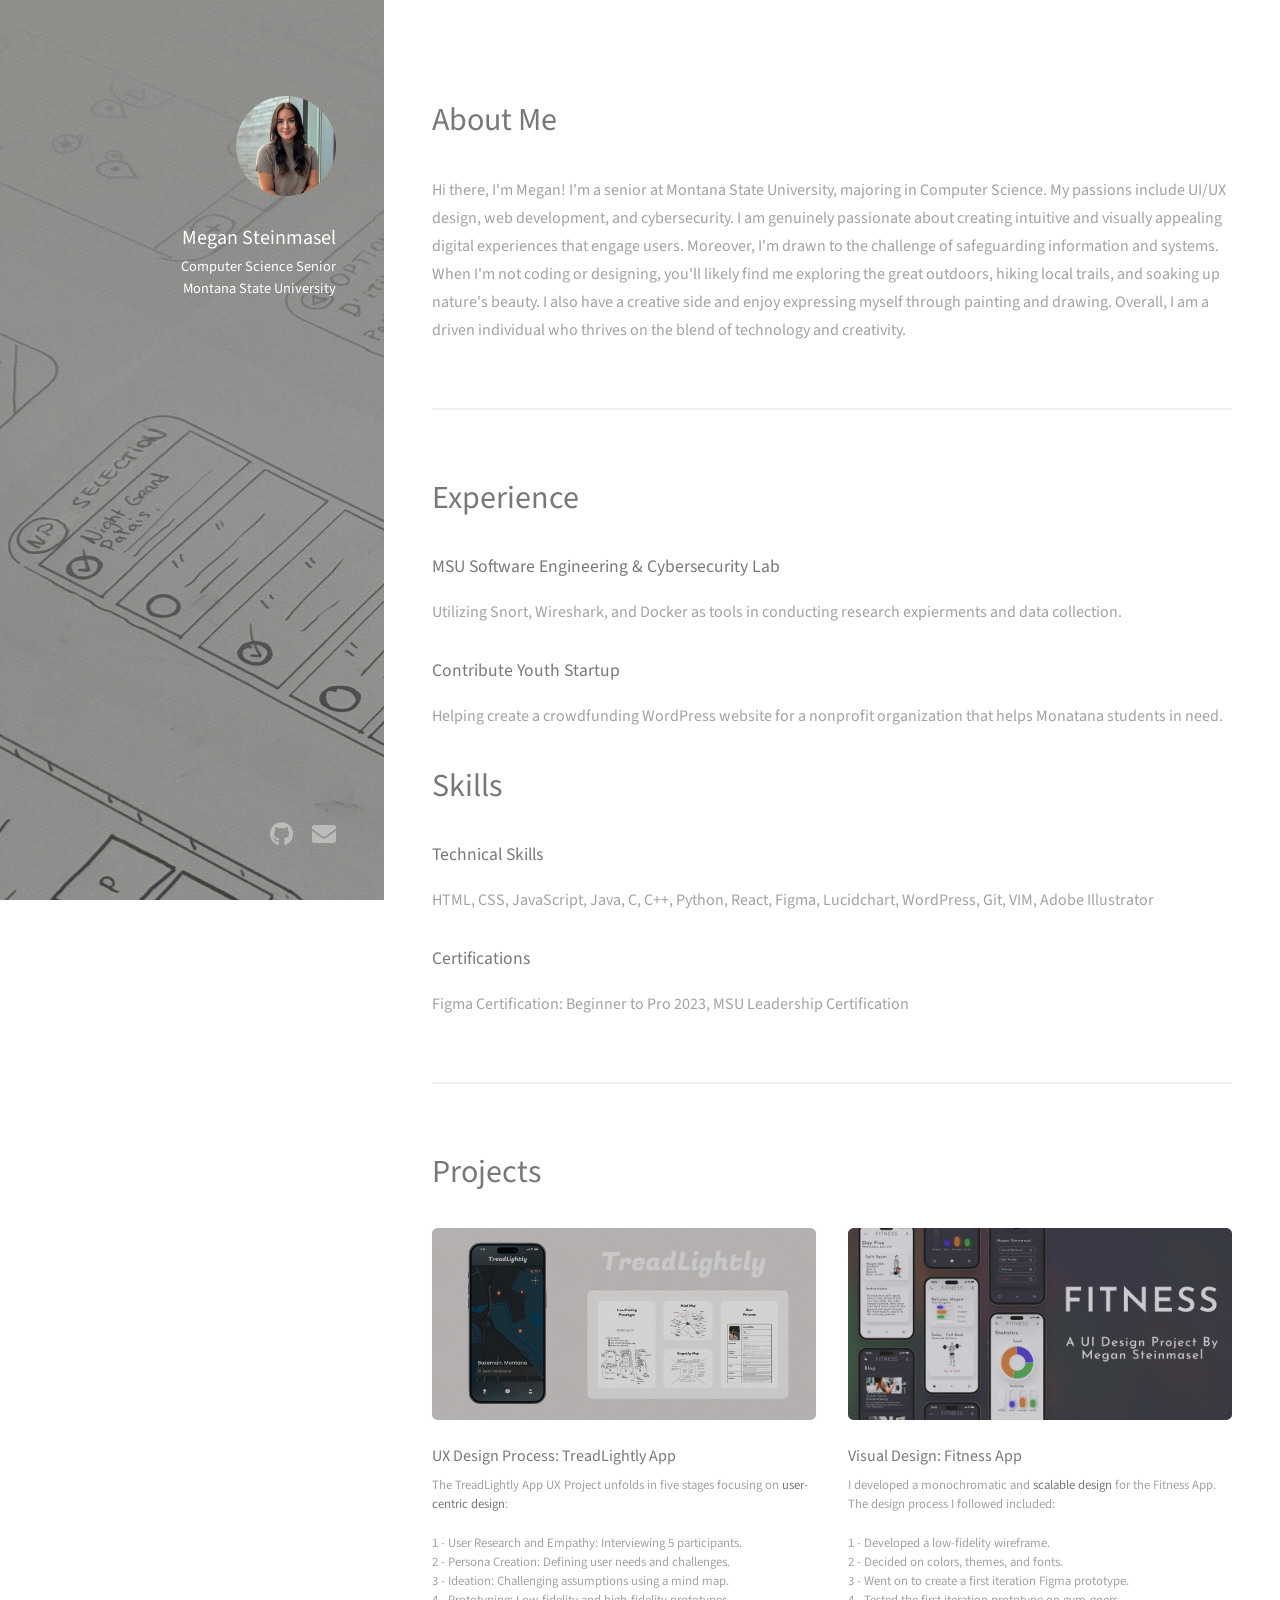
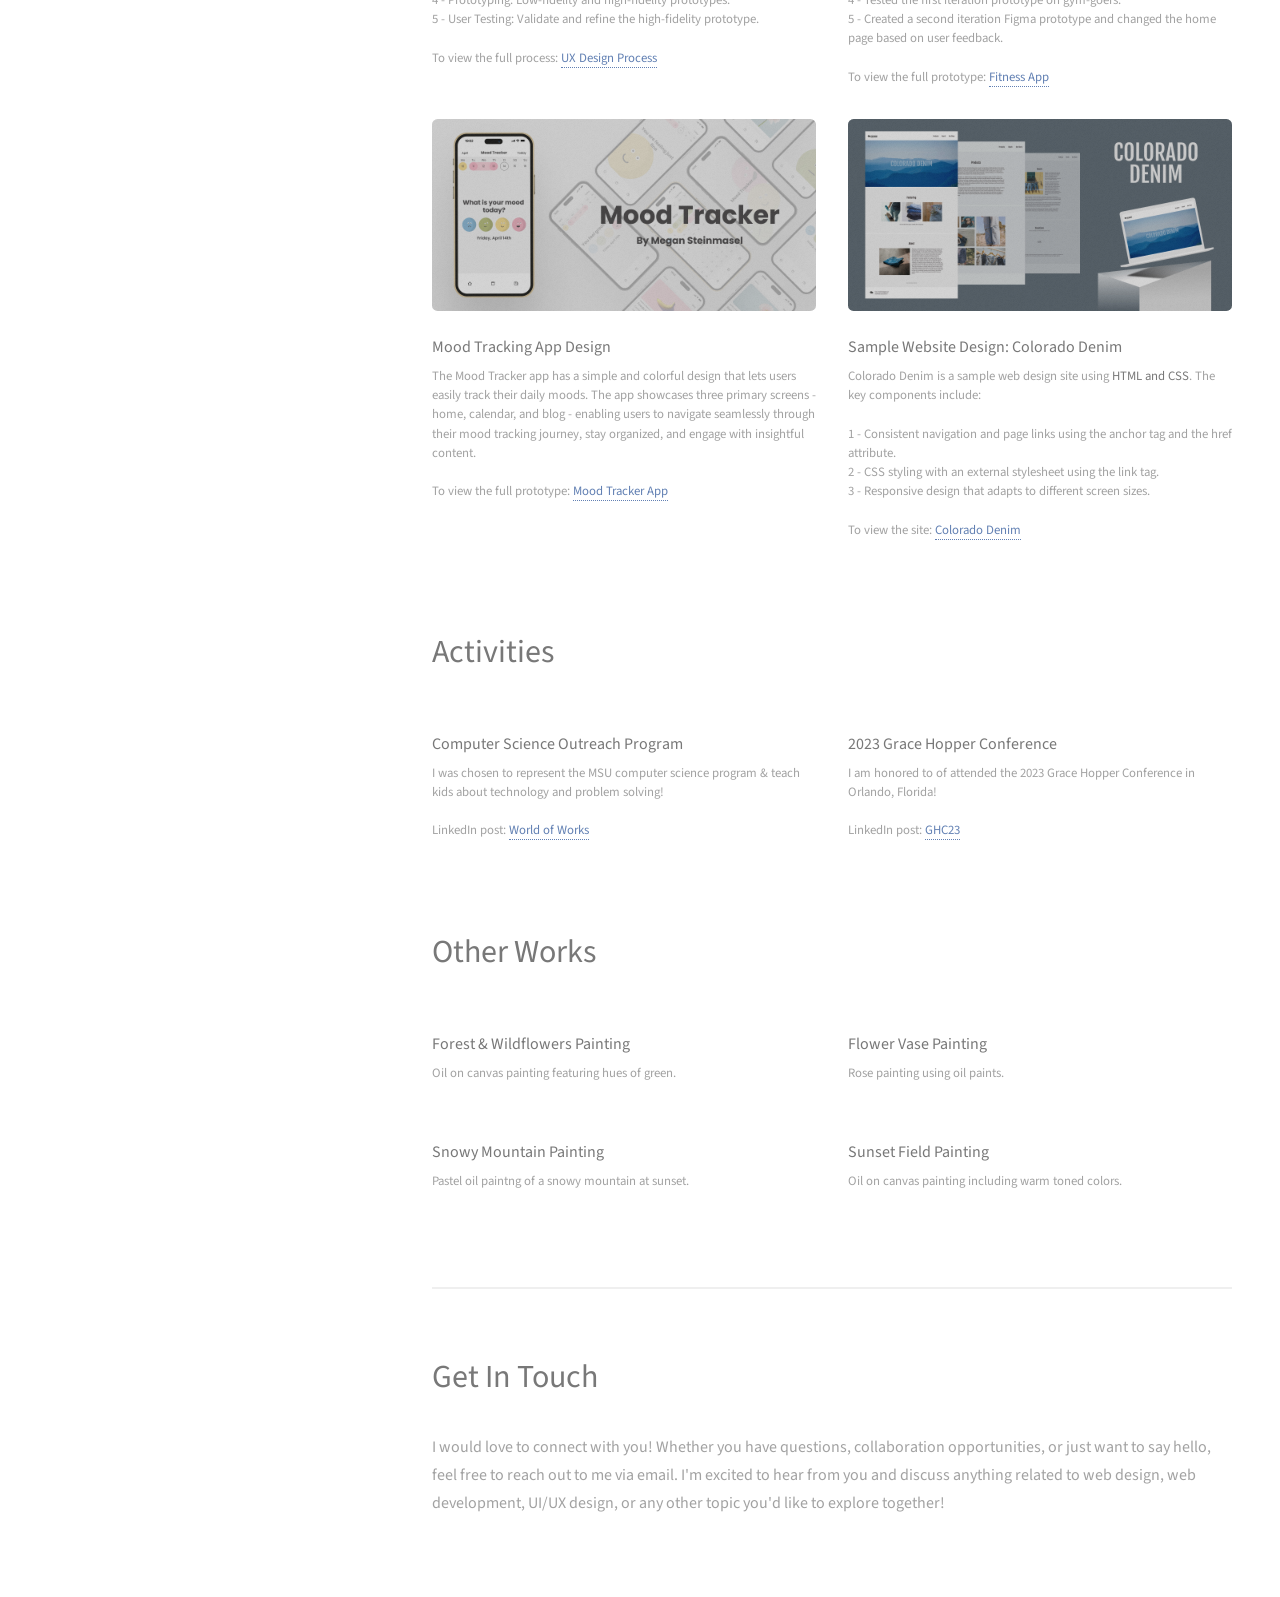
==== commit 68ae6ef4: "Update index.html" ====
--- a/index.html
+++ b/index.html
@@ -36,7 +36,7 @@
 						
 					</section>
 					<section id="one">
-						<h1>Expierence</h1>
+						<h1>Experience</h1>
 						
 						<h4>MSU Software Engineering & Cybersecurity Lab</h4>
 						<p>Utilizing Snort, Wireshark, and Docker as tools in conducting research expierments and data collection.</p>
@@ -171,4 +171,4 @@
 			<script src="assets/js/main.js"></script>
 
 	</body>
-</html>+</html>
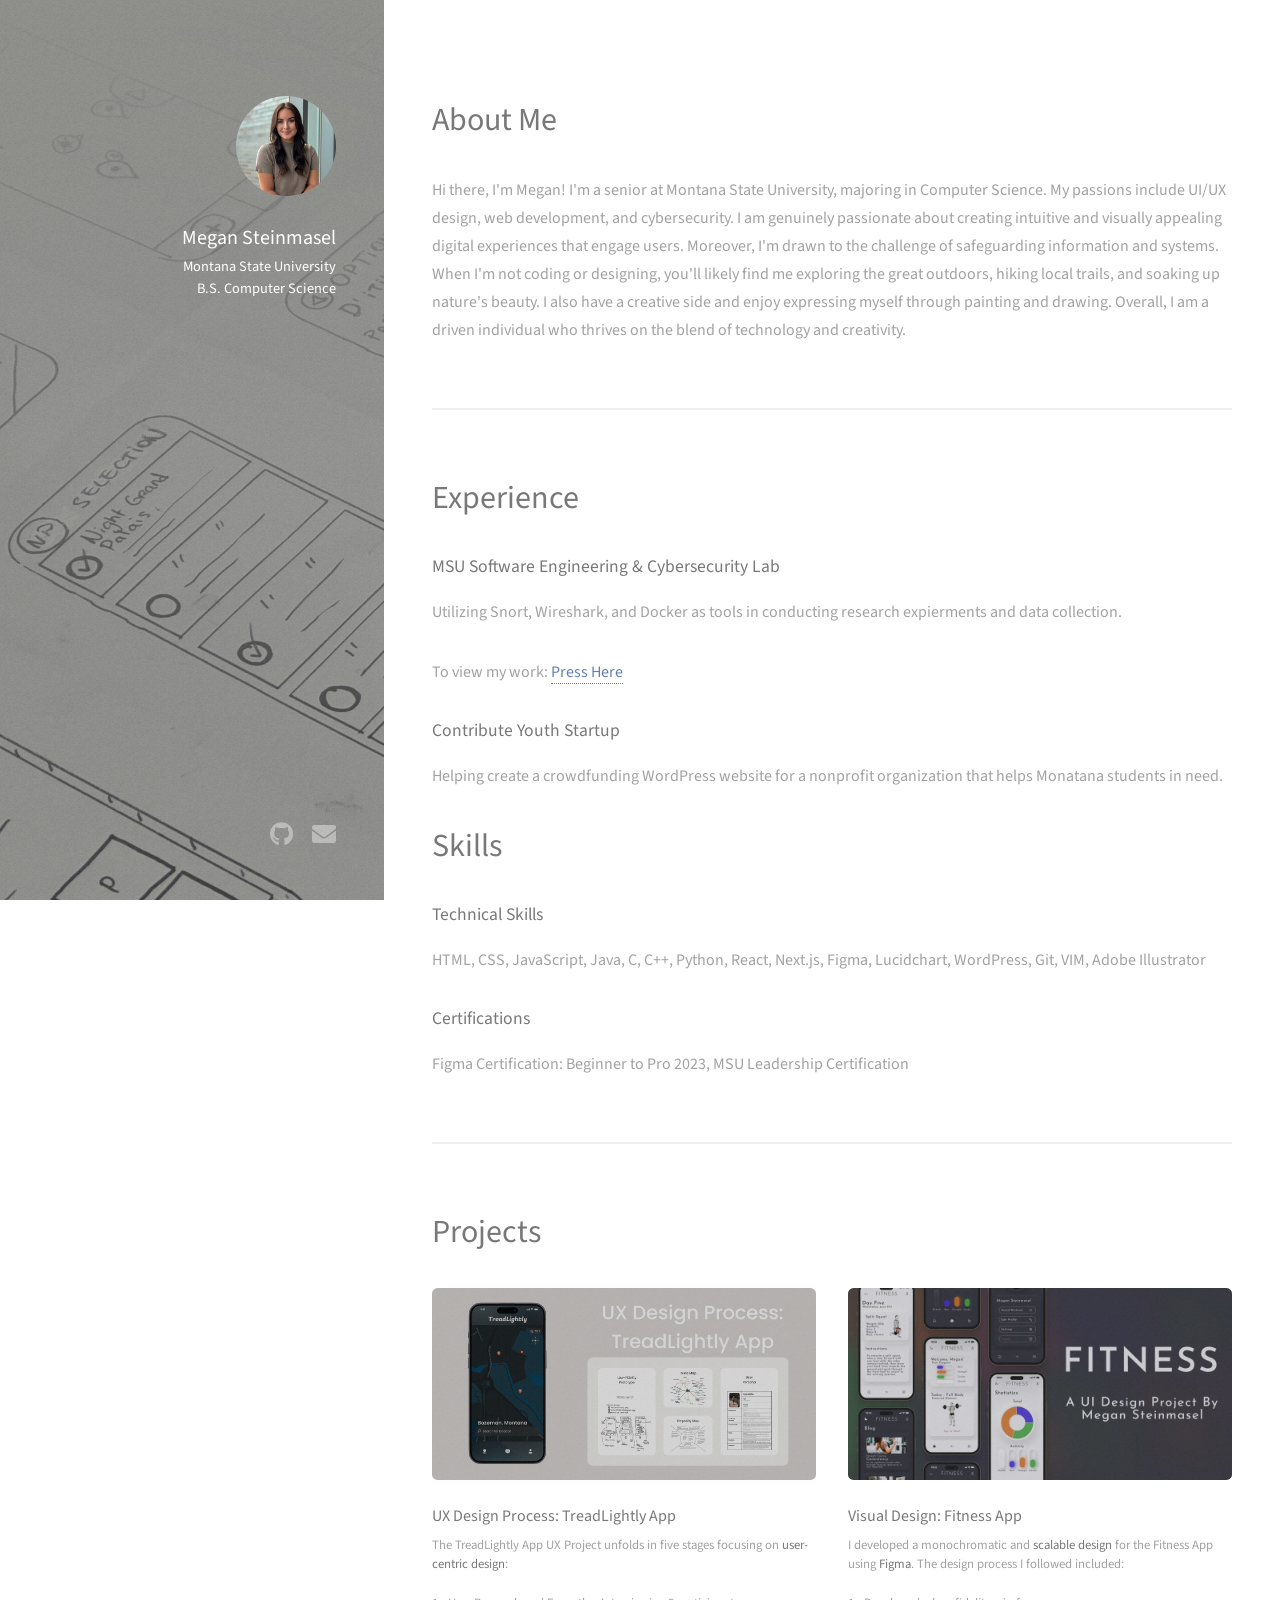
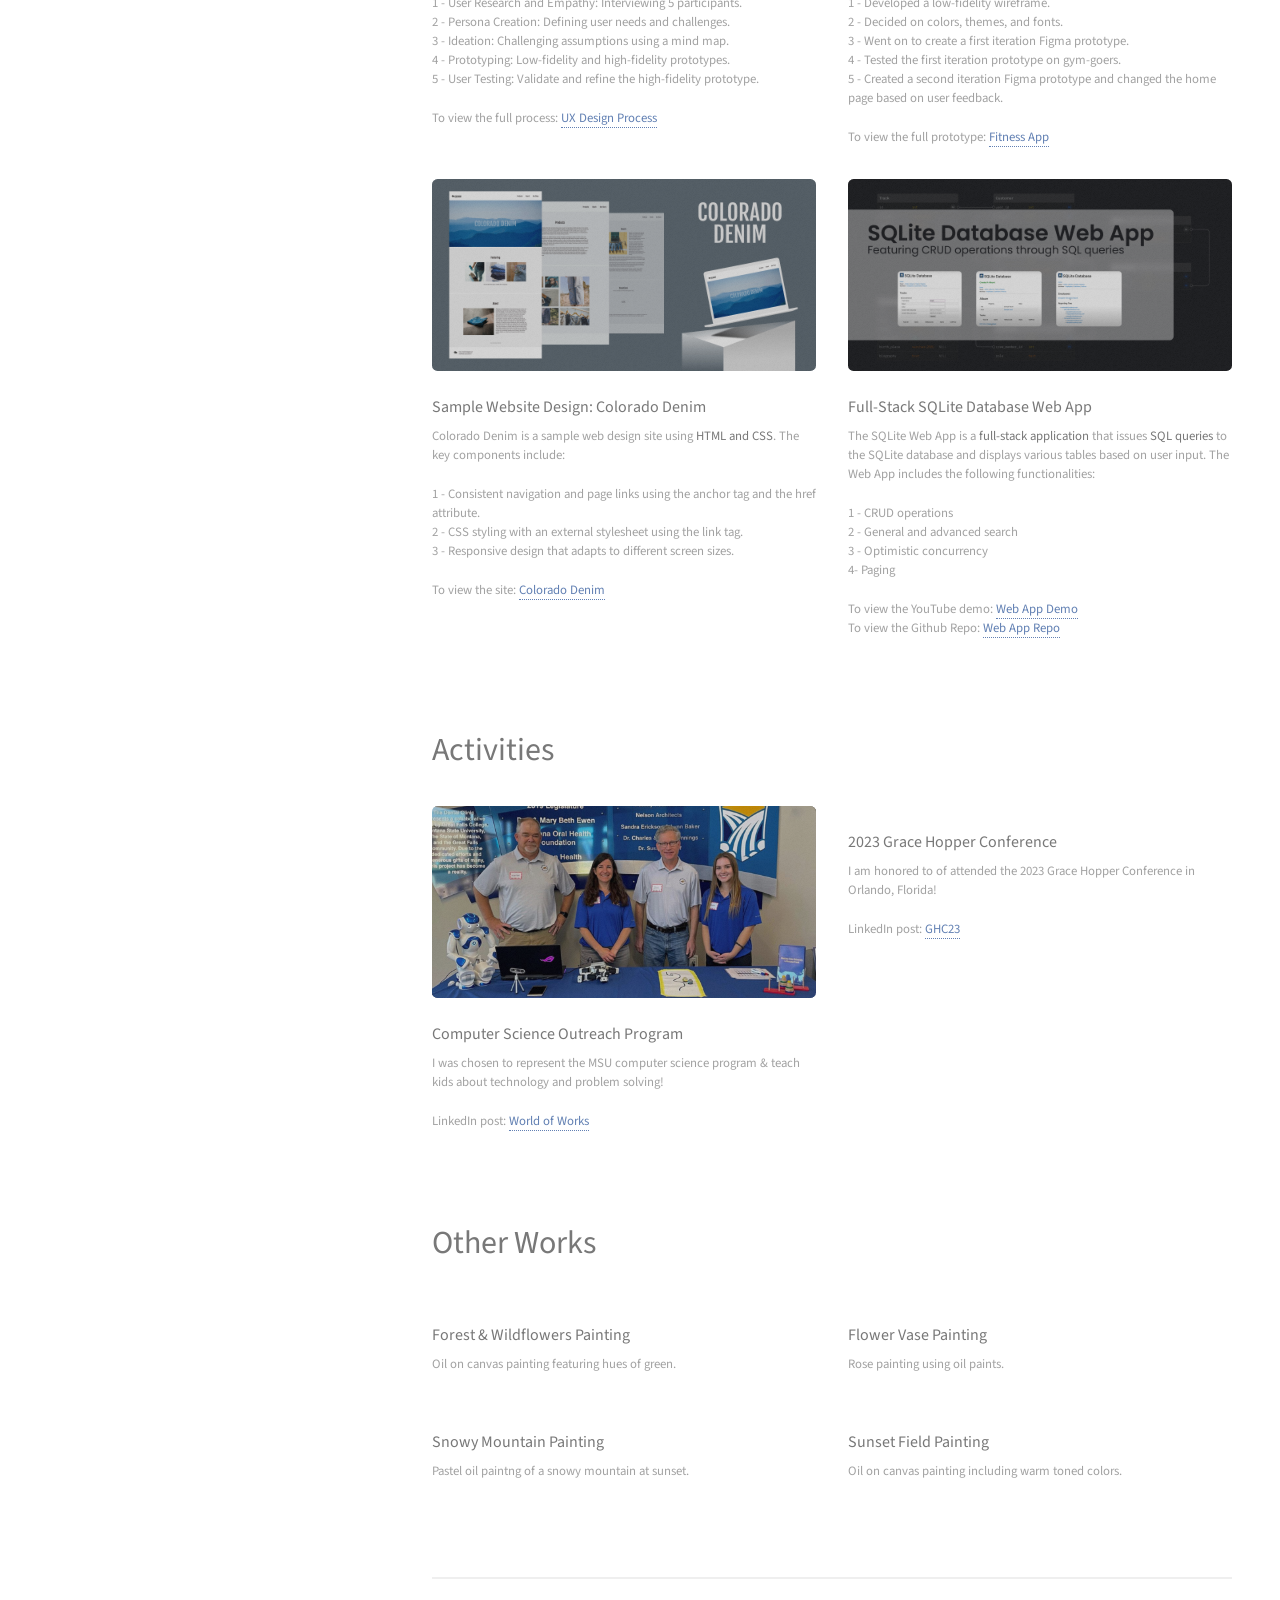
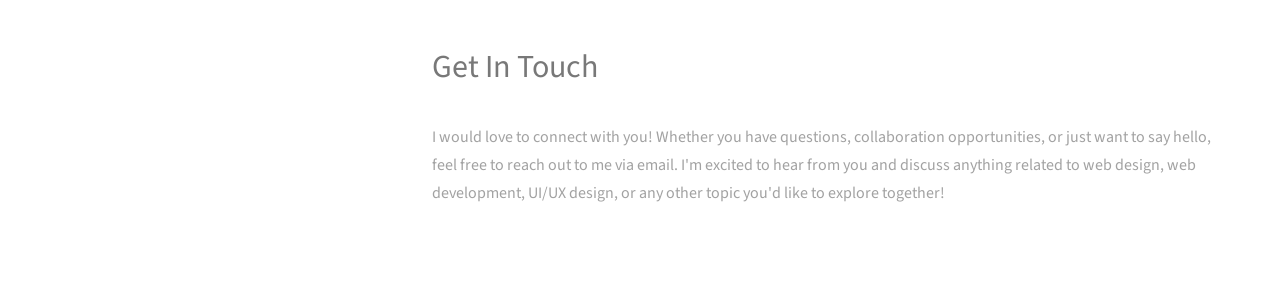
==== commit 00d71657: "Add files via upload" ====
--- a/index.html
+++ b/index.html
@@ -14,8 +14,8 @@
 				<div class="inner">
 					<a href="#" class="image avatar"><img src="images/profile-pic.jpg" alt="" /></a>
 					<h1><strong>Megan Steinmasel</strong></h1>
-					<h5>Computer Science Senior<br>
-					Montana State University</h5>
+					<h5>Montana State University<br>
+					B.S. Computer Science</h5>
 
 				</div>
 			</header>
@@ -40,13 +40,14 @@
 						
 						<h4>MSU Software Engineering & Cybersecurity Lab</h4>
 						<p>Utilizing Snort, Wireshark, and Docker as tools in conducting research expierments and data collection.</p>
+						<p>To view my work: <a href="https://github.com/megansteinmasel/snort-malware-detection">Press Here</a> 	
 						<h4>Contribute Youth Startup</h4>
 						<p>Helping create a crowdfunding WordPress website for a nonprofit organization that helps Monatana students in need.</p>
 						
 						<h1>Skills</h1>
 
 						<h4>Technical Skills</h4>
-						<p>HTML, CSS, JavaScript, Java, C, C++, Python, React, Figma, Lucidchart, WordPress, Git, VIM, Adobe Illustrator</p>
+						<p>HTML, CSS, JavaScript, Java, C, C++, Python, React, Next.js, Figma, Lucidchart, WordPress, Git, VIM, Adobe Illustrator</p>
 						<h4>Certifications</h4>
 						<p>Figma Certification: Beginner to Pro 2023, MSU Leadership Certification</p>
 						
@@ -71,7 +72,7 @@
 							<article class="col-6 col-12-xsmall work-item">
 								<a href="images/fulls/fitness.jpg" class="image fit thumb"><img src="images/fulls/fitness.jpg" alt="Fitness App Design Thumbnail" /></a>
 								<h3>Visual Design: Fitness App</h3>
-								<p>I developed a monochromatic and <b>scalable design</b> for the Fitness App. The design process I followed included:	</p>
+								<p>I developed a monochromatic and <b>scalable design</b> for the Fitness App using <b>Figma</b>. The design process I followed included:	</p>
 								<p><br> 1 -  Developed a low-fidelity wireframe.</p>
 								<p> 2 - Decided on colors, themes, and fonts.</p>
 								<p> 3 - Went on to create a first iteration Figma prototype.</p>
@@ -80,18 +81,24 @@
 								<p><br>To view the full prototype: <a href="https://www.figma.com/proto/18ntFsfMB1Yc7jtrS3yxBX/FitnessApp?page-id=32%3A908&type=design&node-id=32-920&viewport=44%2C423%2C0.18&t=8xvpdtLNX0VyanlT-1&scaling=scale-down&starting-point-node-id=32%3A920&mode=design">Fitness App</a> </p>
 							</article>
 							<article class="col-6 col-12-xsmall work-item">
-								<a href="images/fulls/mood.jpg" class="image fit thumb"><img src="images/fulls/mood.jpg" alt="Mood Tracking App Design" /></a>
-								<h3>Mood Tracking App Design</h3>
-								<p>The Mood Tracker app has a simple and colorful design that lets users easily track their daily moods. The app showcases three primary screens - home, calendar, and blog - enabling users to navigate seamlessly through their mood tracking journey, stay organized, and engage with insightful content.<br><br>To view the full prototype:  <a href="https://www.figma.com/proto/zbwoz1Bb5M5FBqtjjL8zlI/MoodTracker?page-id=22%3A233&type=design&node-id=46-3198&viewport=221%2C206%2C0.18&t=dJREWF29SgqZ46Lc-1&scaling=scale-down&starting-point-node-id=46%3A3198&mode=design">Mood Tracker App</a></p>
-							</article>
-							<article class="col-6 col-12-xsmall work-item">
-								<a href="images/fulls/colorado-denim.jpg" class="image fit thumb"><img src="images/fulls/colorado-denim.jpg" alt="Colorado Denim Website Design" /></a>
+								<a href="images/fulls/colorado-denim.jpg" class="image fit thumb"><img src="images/fulls/colorado-denim.jpg" alt="Colorado Denim Website Design Thumbnail" /></a>
 								<h3>Sample Website Design: Colorado Denim</h3>
 								<p>Colorado Denim is a sample web design site using <b>HTML and CSS</b>. The key components include:</p>
 								<p><br> 1 - Consistent navigation and page links using the anchor tag and the href attribute.</p>
 								<p> 2 - CSS styling with an external stylesheet using the link tag.</p>
 								<p> 3 - Responsive design that adapts to different screen sizes.</p>
-								<p><br> To view the site: <a href="file:///Users/megansteinmasel/Desktop/pages-portfolio/other/colorado-denim-design/index.html">Colorado Denim</a></p>
+								<p><br> To view the site: <a href="https://megansteinmasel.github.io/other/colorado-denim-design/">Colorado Denim</a></p>
+							</article>
+							<article class="col-6 col-12-xsmall work-item">
+								<a href="images/fulls/sql.jpg" class="image fit thumb"><img src="images/fulls/sql.jpg" alt="SQLite Database Web App Thumbnail" /></a>
+								<h3>Full-Stack SQLite Database Web App</h3>
+								<p>The SQLite Web App is a <b>full-stack application</b> that issues <b>SQL queries</b> to the SQLite database and displays various tables based on user input. The Web App includes the following functionalities:</p>
+								<p><br> 1 - CRUD operations</p>
+								<p> 2 - General and advanced search</p>
+								<p> 3 - Optimistic concurrency</p>
+								<p> 4- Paging</p>
+								<p><br> To view the YouTube demo: <a href="https://www.youtube.com/watch?v=o0HcA4t95WI&ab_channel=MeganSteinmasel">Web App Demo</a> 
+								<br> To view the Github Repo: <a href="https://github.com/megansteinmasel/sqlite-database-web-app">Web App Repo</a></p>
 							</article>
 						</div>
 
@@ -100,12 +107,12 @@
 						<h1>Activities</h1>
 						<div class="row">
 							<article class="col-6 col-12-xsmall work-item">
-								<a href="images/fulls/world-of-works.jpg" class="image fit thumb"><img src="images/fulls/world-of-works.jpg" alt="" /></a>
+								<a href="images/fulls/world-of-works.svg" class="image fit thumb"><img src="images/fulls/world-of-works.svg" alt="" /></a>
 								<h3>Computer Science Outreach Program</h3>
 								<p>I was chosen to represent the MSU computer science program & teach kids about technology and problem solving!<br><br>LinkedIn post: <a href="https://www.linkedin.com/posts/activity-6988697907860234240-AYYR?utm_source=share&utm_medium=member_desktop">World of Works</a> </p>
 							</article>
 							<article class="col-6 col-12-xsmall work-item">
-								<a href="images/fulls/ghc.jpg" class="image fit thumb"><img src="images/fulls/ghc.jpg" alt="" /></a>
+								<a href="images/fulls/ghc.svg" class="image fit thumb"><img src="images/fulls/ghc.svg" alt="" /></a>
 								<h3>2023 Grace Hopper Conference</h3>
 								<p>I am honored to of attended the 2023 Grace Hopper Conference in Orlando, Florida!<br><br>LinkedIn post: <a href="https://www.linkedin.com/posts/activity-7115339711354728448-X-aZ?utm_source=share&utm_medium=member_desktop">GHC23</a> </p>
 								
@@ -171,4 +178,4 @@
 			<script src="assets/js/main.js"></script>
 
 	</body>
-</html>
+</html>
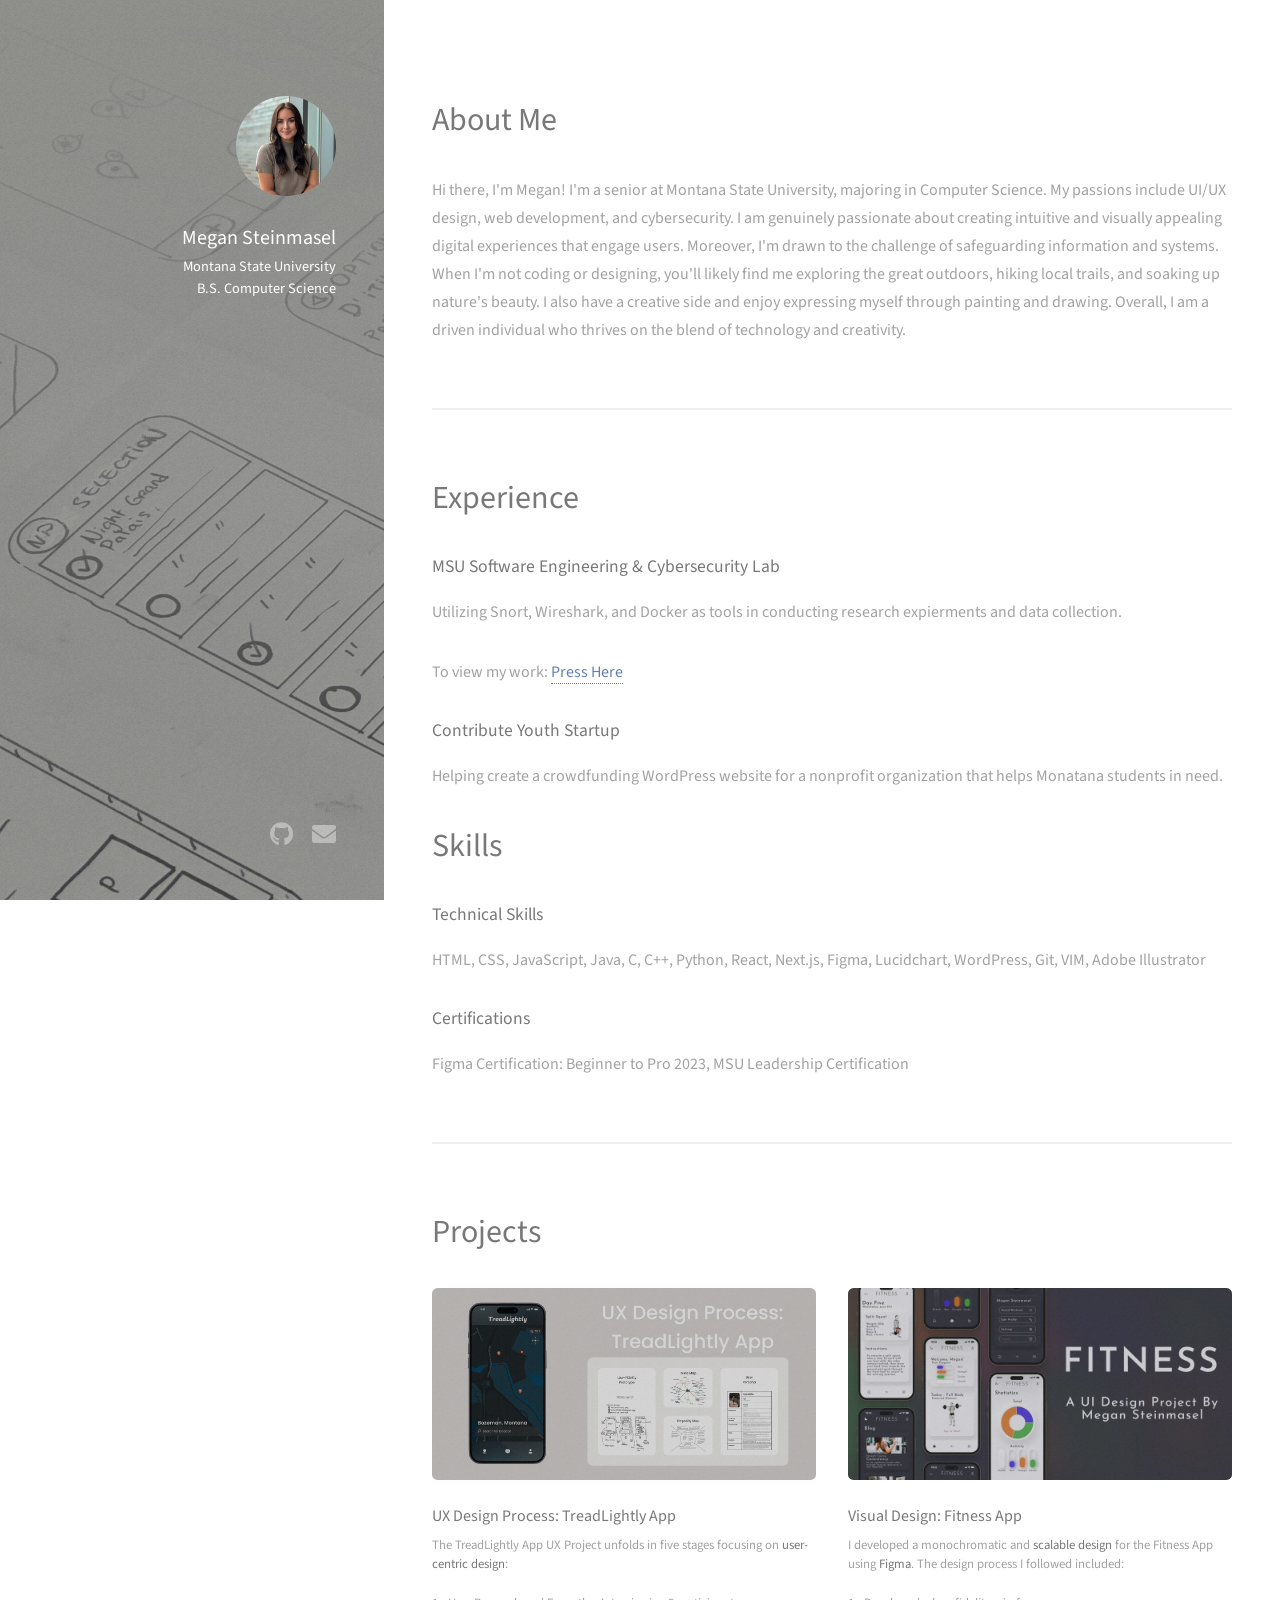
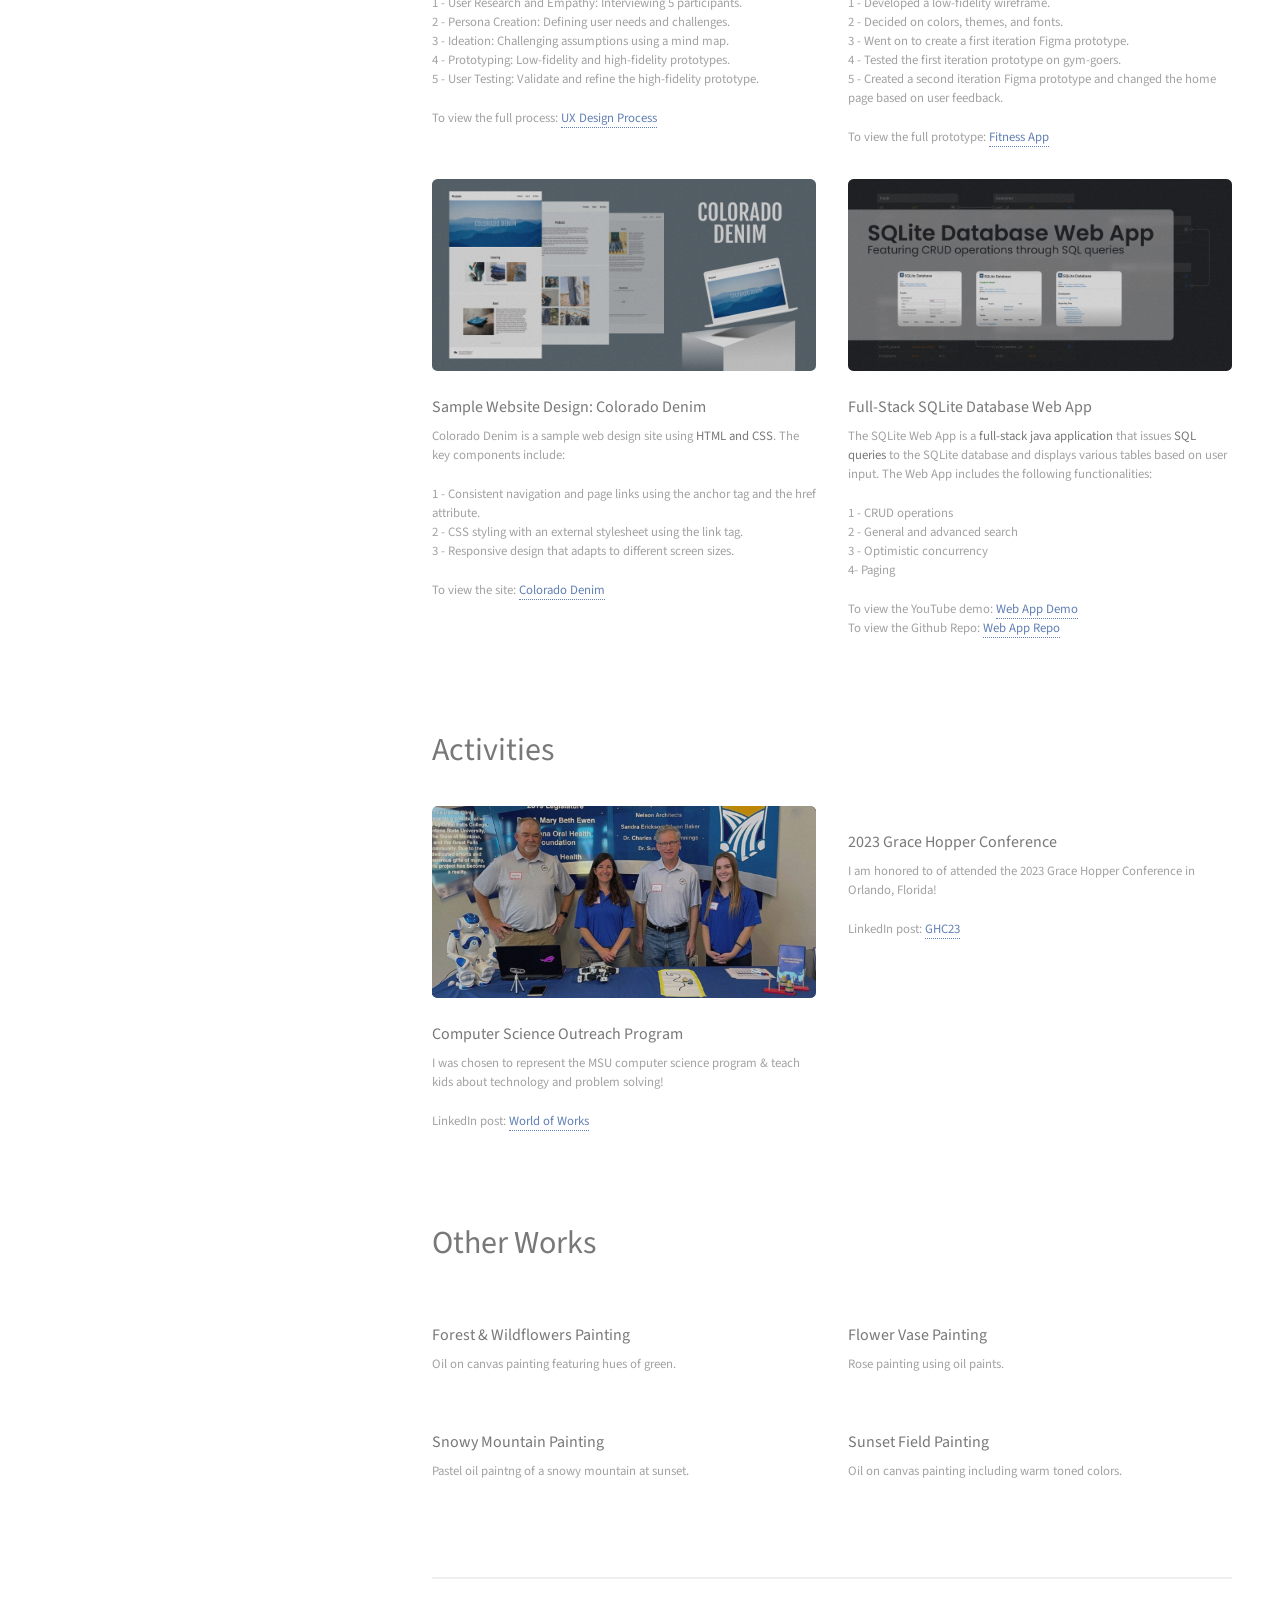
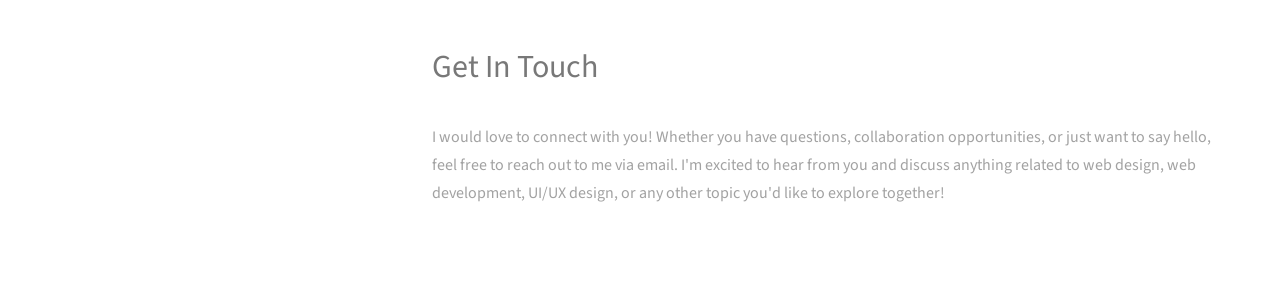
==== commit 00423587: "Update index.html" ====
--- a/index.html
+++ b/index.html
@@ -92,7 +92,7 @@
 							<article class="col-6 col-12-xsmall work-item">
 								<a href="images/fulls/sql.jpg" class="image fit thumb"><img src="images/fulls/sql.jpg" alt="SQLite Database Web App Thumbnail" /></a>
 								<h3>Full-Stack SQLite Database Web App</h3>
-								<p>The SQLite Web App is a <b>full-stack application</b> that issues <b>SQL queries</b> to the SQLite database and displays various tables based on user input. The Web App includes the following functionalities:</p>
+								<p>The SQLite Web App is a <b>full-stack java application</b> that issues <b>SQL queries</b> to the SQLite database and displays various tables based on user input. The Web App includes the following functionalities:</p>
 								<p><br> 1 - CRUD operations</p>
 								<p> 2 - General and advanced search</p>
 								<p> 3 - Optimistic concurrency</p>
@@ -178,4 +178,4 @@
 			<script src="assets/js/main.js"></script>
 
 	</body>
-</html>+</html>
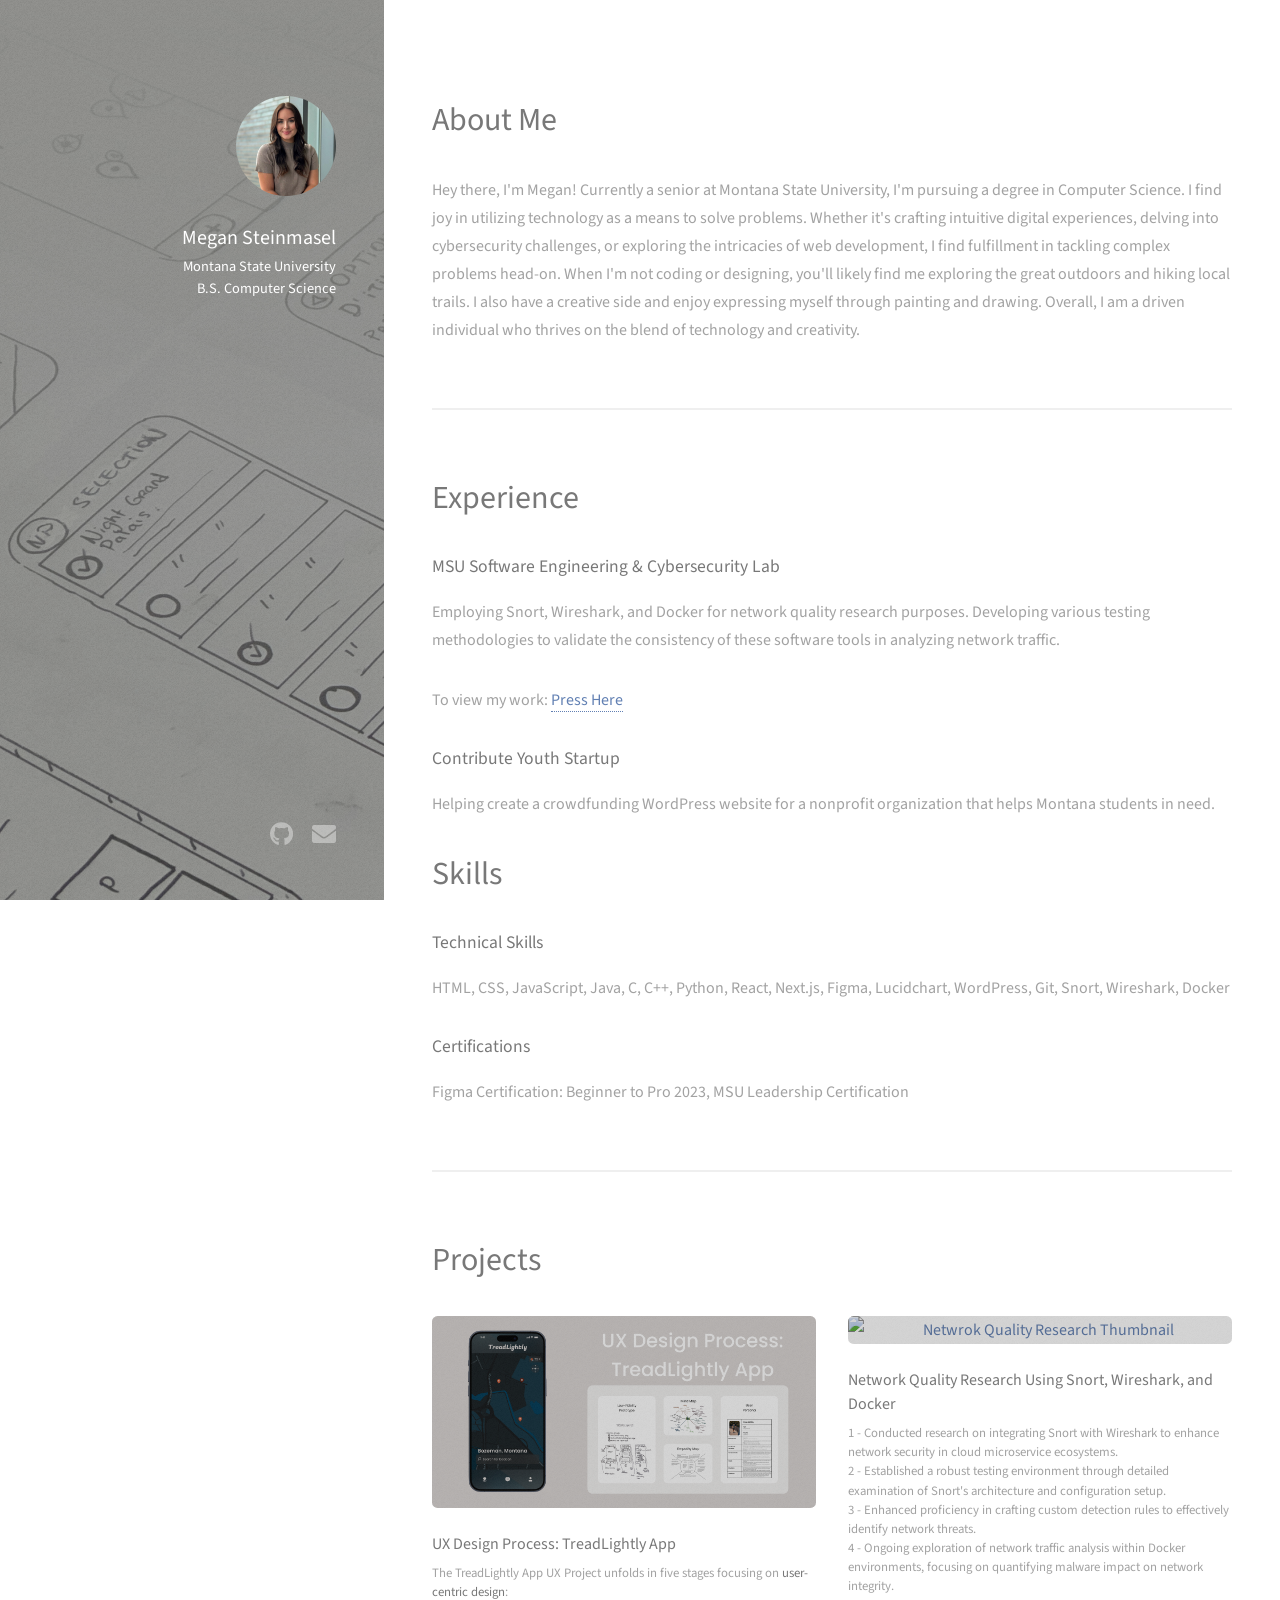
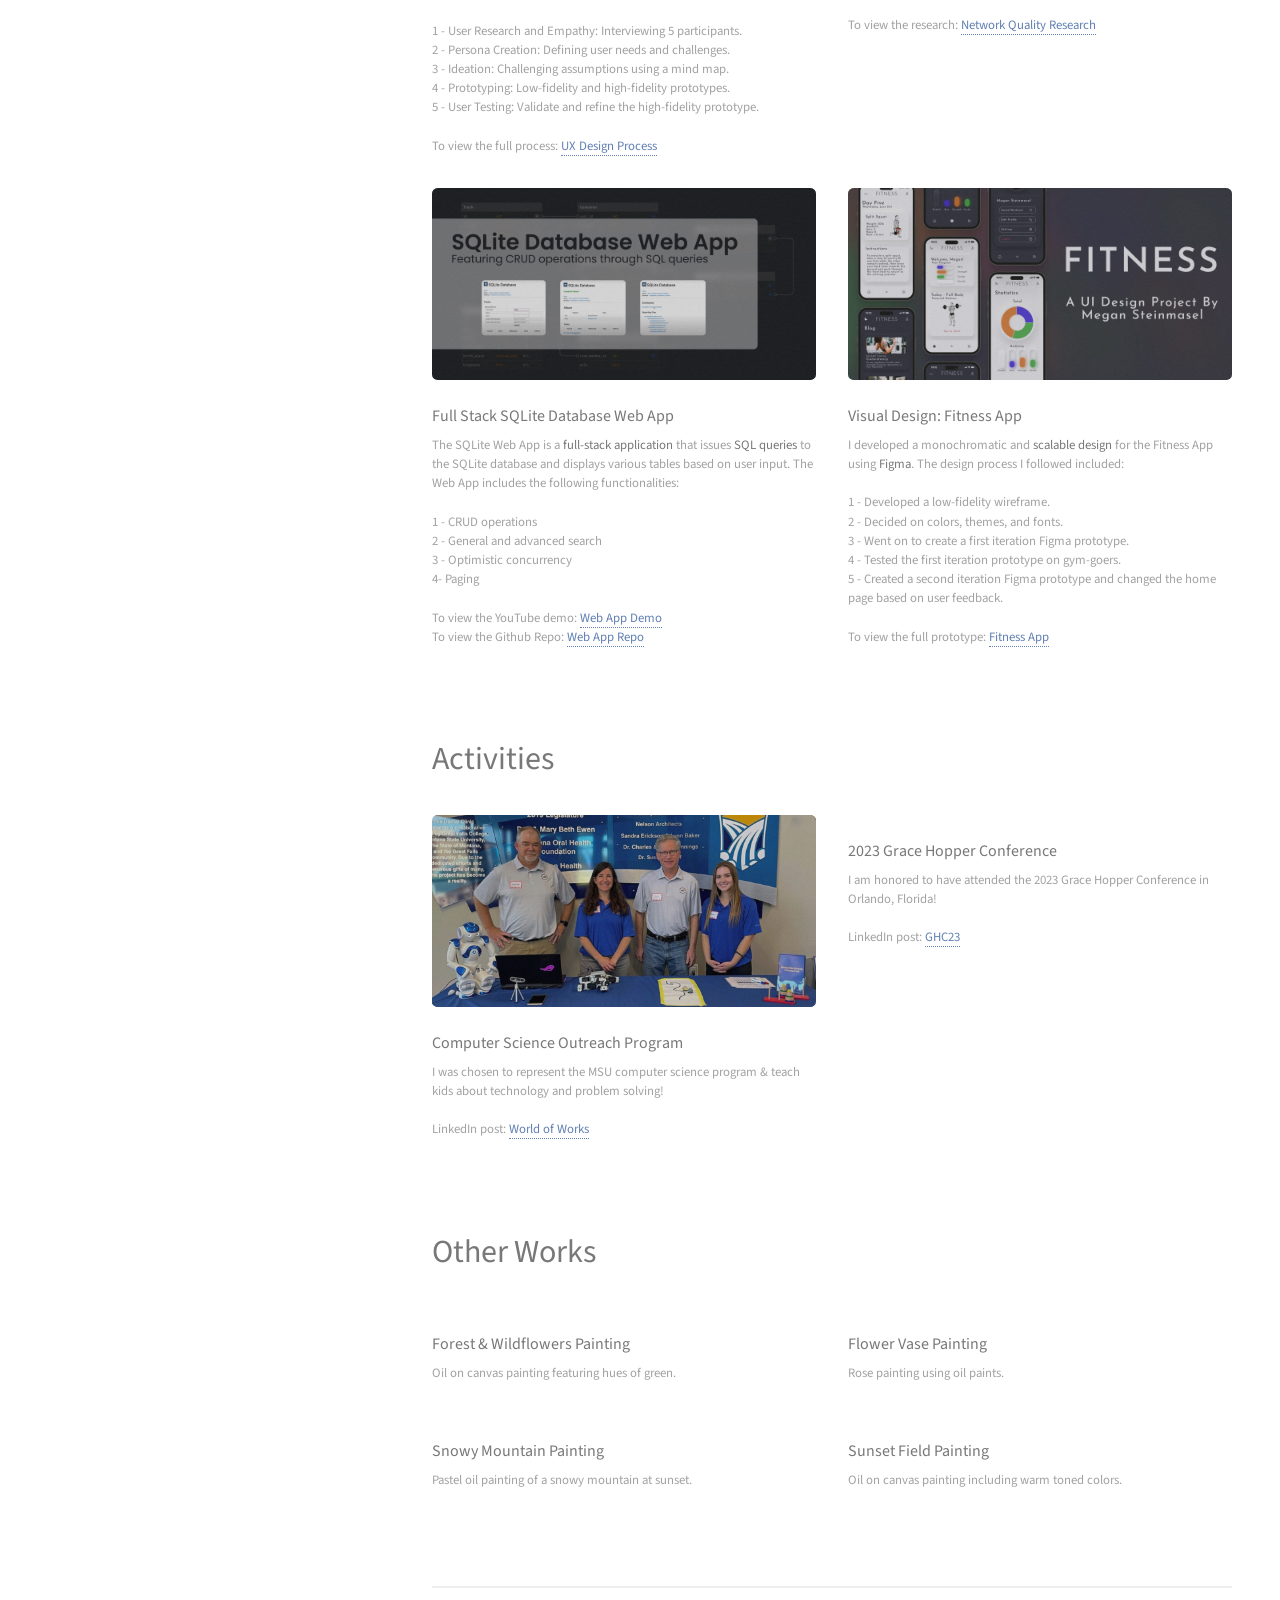
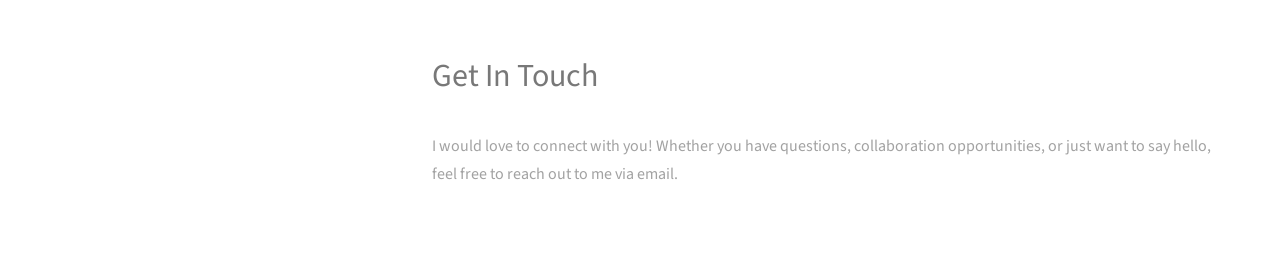
==== commit da3e8cf7: "Add files via upload" ====
--- a/index.html
+++ b/index.html
@@ -28,10 +28,7 @@
 						<header class="major">
 							<h2>About Me</h2>
 						</header>
-						<p>Hi there, I'm Megan! I'm a senior at Montana State University, majoring in Computer Science. My passions include UI/UX design, web development, and cybersecurity.
-							  I am genuinely passionate about creating intuitive and visually appealing digital experiences that engage users. Moreover, I'm drawn to the challenge of safeguarding
-							   information and systems.  When I'm not coding or designing, you'll likely find me exploring the great outdoors, hiking local trails, and soaking up nature's beauty. I 
-							   also have a creative side and enjoy expressing myself through painting and drawing. Overall, I am a driven individual who thrives on the blend of technology and creativity.
+						<p> Hey there, I'm Megan! Currently a senior at Montana State University, I'm pursuing a degree in Computer Science. I find joy in utilizing technology as a means to solve problems. Whether it's crafting intuitive digital experiences, delving into cybersecurity challenges, or exploring the intricacies of web development, I find fulfillment in tackling complex problems head-on. When I'm not coding or designing, you'll likely find me exploring the great outdoors and hiking local trails. I also have a creative side and enjoy expressing myself through painting and drawing. Overall, I am a driven individual who thrives on the blend of technology and creativity.
 						</p>
 						
 					</section>
@@ -39,15 +36,15 @@
 						<h1>Experience</h1>
 						
 						<h4>MSU Software Engineering & Cybersecurity Lab</h4>
-						<p>Utilizing Snort, Wireshark, and Docker as tools in conducting research expierments and data collection.</p>
-						<p>To view my work: <a href="https://github.com/megansteinmasel/snort-malware-detection">Press Here</a> 	
+						<p>Employing Snort, Wireshark, and Docker for network quality research purposes. Developing various testing methodologies to validate the consistency of these software tools in analyzing network traffic.</p>
+						<p>To view my work: <a href="https://github.com/megansteinmasel/snort-network-quality">Press Here</a> 	
 						<h4>Contribute Youth Startup</h4>
-						<p>Helping create a crowdfunding WordPress website for a nonprofit organization that helps Monatana students in need.</p>
+						<p>Helping create a crowdfunding WordPress website for a nonprofit organization that helps Montana students in need.</p>
 						
 						<h1>Skills</h1>
 
 						<h4>Technical Skills</h4>
-						<p>HTML, CSS, JavaScript, Java, C, C++, Python, React, Next.js, Figma, Lucidchart, WordPress, Git, VIM, Adobe Illustrator</p>
+						<p>HTML, CSS, JavaScript, Java, C, C++, Python, React, Next.js, Figma, Lucidchart, WordPress, Git, Snort, Wireshark, Docker</p>
 						<h4>Certifications</h4>
 						<p>Figma Certification: Beginner to Pro 2023, MSU Leadership Certification</p>
 						
@@ -70,6 +67,26 @@
 									<p><br>To view the full process: <a href="https://new.express.adobe.com/webpage/cK3ERxqOjgkV4">UX Design Process</a></p>	
 							</article>
 							<article class="col-6 col-12-xsmall work-item">
+								<a href="images/fulls/network.jpg" class="image fit thumb"><img src="images/fulls/network.jpg" alt="Netwrok Quality Research Thumbnail" /></a>
+								<h3>Network Quality Research Using Snort, Wireshark, and Docker</h3>
+								<p>1 - Conducted research on integrating Snort with Wireshark to enhance network security in cloud microservice ecosystems.</p>
+								<p>2 - Established a robust testing environment through detailed examination of Snort's architecture and configuration setup.</p>
+								<p>3 - Enhanced proficiency in crafting custom detection rules to effectively identify network threats.</p>
+								<p>4 - Ongoing exploration of network traffic analysis within Docker environments, focusing on quantifying malware impact on network integrity.</p>
+								<p><br> To view the research: <a href="https://github.com/megansteinmasel/snort-network-quality">Network Quality Research</a></p>
+							</article>
+							<article class="col-6 col-12-xsmall work-item">
+								<a href="images/fulls/sql.jpg" class="image fit thumb"><img src="images/fulls/sql.jpg" alt="SQLite Database Web App Thumbnail" /></a>
+								<h3>Full Stack SQLite Database Web App</h3>
+								<p>The SQLite Web App is a <b>full-stack application</b> that issues <b>SQL queries</b> to the SQLite database and displays various tables based on user input. The Web App includes the following functionalities:</p>
+								<p><br> 1 - CRUD operations</p>
+								<p> 2 - General and advanced search</p>
+								<p> 3 - Optimistic concurrency</p>
+								<p> 4- Paging</p>
+								<p><br> To view the YouTube demo: <a href="https://www.youtube.com/watch?v=o0HcA4t95WI&ab_channel=MeganSteinmasel">Web App Demo</a> 
+								<br> To view the Github Repo: <a href="https://github.com/megansteinmasel/sqlite-database-web-app">Web App Repo</a></p>
+							</article>
+							<article class="col-6 col-12-xsmall work-item">
 								<a href="images/fulls/fitness.jpg" class="image fit thumb"><img src="images/fulls/fitness.jpg" alt="Fitness App Design Thumbnail" /></a>
 								<h3>Visual Design: Fitness App</h3>
 								<p>I developed a monochromatic and <b>scalable design</b> for the Fitness App using <b>Figma</b>. The design process I followed included:	</p>
@@ -79,26 +96,6 @@
 								<p> 4 - Tested the first iteration prototype on gym-goers.</p>
 								<p> 5 - Created a second iteration Figma prototype and changed the home page based on user feedback.</p>
 								<p><br>To view the full prototype: <a href="https://www.figma.com/proto/18ntFsfMB1Yc7jtrS3yxBX/FitnessApp?page-id=32%3A908&type=design&node-id=32-920&viewport=44%2C423%2C0.18&t=8xvpdtLNX0VyanlT-1&scaling=scale-down&starting-point-node-id=32%3A920&mode=design">Fitness App</a> </p>
-							</article>
-							<article class="col-6 col-12-xsmall work-item">
-								<a href="images/fulls/colorado-denim.jpg" class="image fit thumb"><img src="images/fulls/colorado-denim.jpg" alt="Colorado Denim Website Design Thumbnail" /></a>
-								<h3>Sample Website Design: Colorado Denim</h3>
-								<p>Colorado Denim is a sample web design site using <b>HTML and CSS</b>. The key components include:</p>
-								<p><br> 1 - Consistent navigation and page links using the anchor tag and the href attribute.</p>
-								<p> 2 - CSS styling with an external stylesheet using the link tag.</p>
-								<p> 3 - Responsive design that adapts to different screen sizes.</p>
-								<p><br> To view the site: <a href="https://megansteinmasel.github.io/other/colorado-denim-design/">Colorado Denim</a></p>
-							</article>
-							<article class="col-6 col-12-xsmall work-item">
-								<a href="images/fulls/sql.jpg" class="image fit thumb"><img src="images/fulls/sql.jpg" alt="SQLite Database Web App Thumbnail" /></a>
-								<h3>Full-Stack SQLite Database Web App</h3>
-								<p>The SQLite Web App is a <b>full-stack java application</b> that issues <b>SQL queries</b> to the SQLite database and displays various tables based on user input. The Web App includes the following functionalities:</p>
-								<p><br> 1 - CRUD operations</p>
-								<p> 2 - General and advanced search</p>
-								<p> 3 - Optimistic concurrency</p>
-								<p> 4- Paging</p>
-								<p><br> To view the YouTube demo: <a href="https://www.youtube.com/watch?v=o0HcA4t95WI&ab_channel=MeganSteinmasel">Web App Demo</a> 
-								<br> To view the Github Repo: <a href="https://github.com/megansteinmasel/sqlite-database-web-app">Web App Repo</a></p>
 							</article>
 						</div>
 
@@ -114,7 +111,7 @@
 							<article class="col-6 col-12-xsmall work-item">
 								<a href="images/fulls/ghc.svg" class="image fit thumb"><img src="images/fulls/ghc.svg" alt="" /></a>
 								<h3>2023 Grace Hopper Conference</h3>
-								<p>I am honored to of attended the 2023 Grace Hopper Conference in Orlando, Florida!<br><br>LinkedIn post: <a href="https://www.linkedin.com/posts/activity-7115339711354728448-X-aZ?utm_source=share&utm_medium=member_desktop">GHC23</a> </p>
+								<p>I am honored to have attended the 2023 Grace Hopper Conference in Orlando, Florida!<br><br>LinkedIn post: <a href="https://www.linkedin.com/posts/activity-7115339711354728448-X-aZ?utm_source=share&utm_medium=member_desktop">GHC23</a> </p>
 								
 							</article>
 						</div>
@@ -136,7 +133,7 @@
 							<article class="col-6 col-12-xsmall work-item">
 								<a href="images/fulls/painting2.svg" class="image fit thumb"><img src="images/fulls/painting2.svg" alt="" /></a>
 								<h3>Snowy Mountain Painting</h3>
-								<p>Pastel oil paintng of a snowy mountain at sunset.</p>
+								<p>Pastel oil painting of a snowy mountain at sunset.</p>
 							</article>
 							<article class="col-6 col-12-xsmall work-item">
 								<a href="images/fulls/painting1.svg" class="image fit thumb"><img src="images/fulls/painting1.svg" alt="" /></a>
@@ -149,7 +146,7 @@
 				<!-- Four -->
 					<section id="four">
 						<h1>Get In Touch</h1>
-						<p>I would love to connect with you! Whether you have questions, collaboration opportunities, or just want to say hello, feel free to reach out to me via email. I'm excited to hear from you and discuss anything related to web design, web development, UI/UX design, or any other topic you'd like to explore together!</p>
+						<p>I would love to connect with you! Whether you have questions, collaboration opportunities, or just want to say hello, feel free to reach out to me via email.</p>
 					</section>
 		
 
@@ -178,4 +175,4 @@
 			<script src="assets/js/main.js"></script>
 
 	</body>
-</html>
+</html>
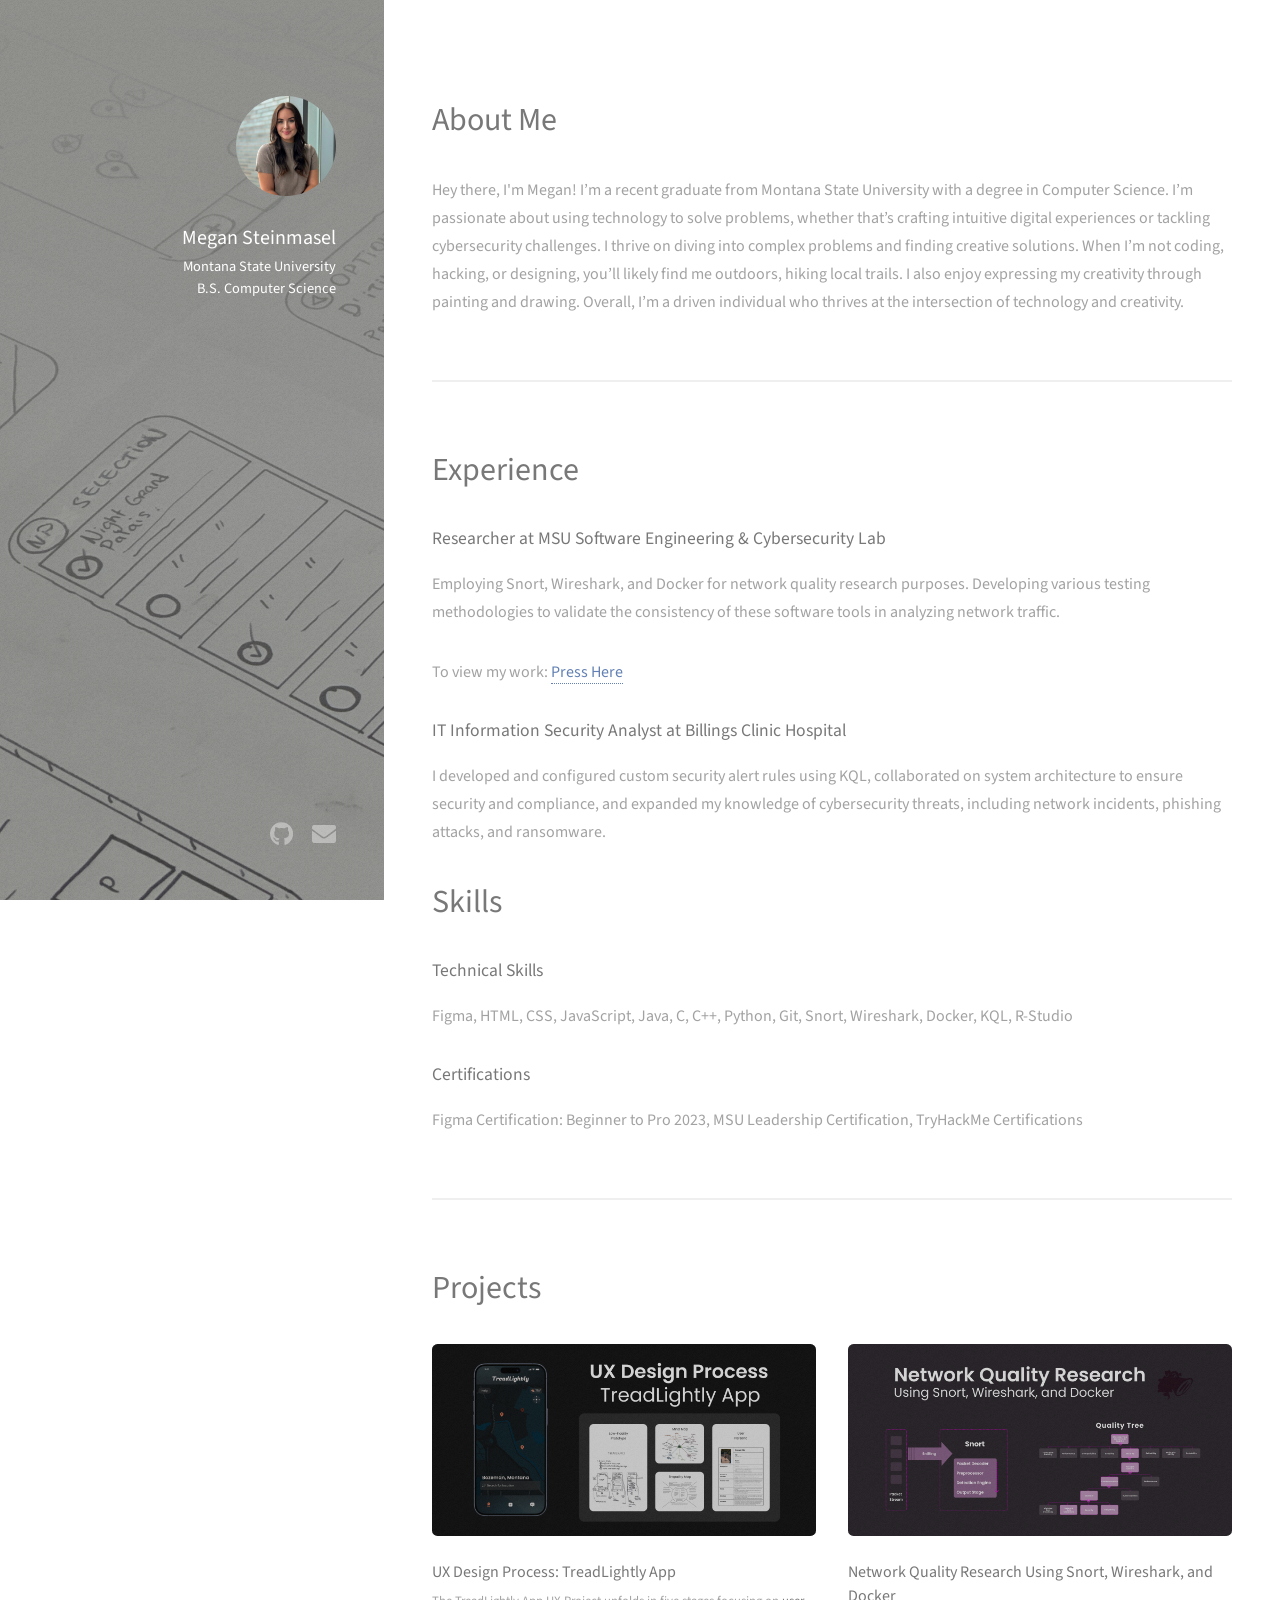
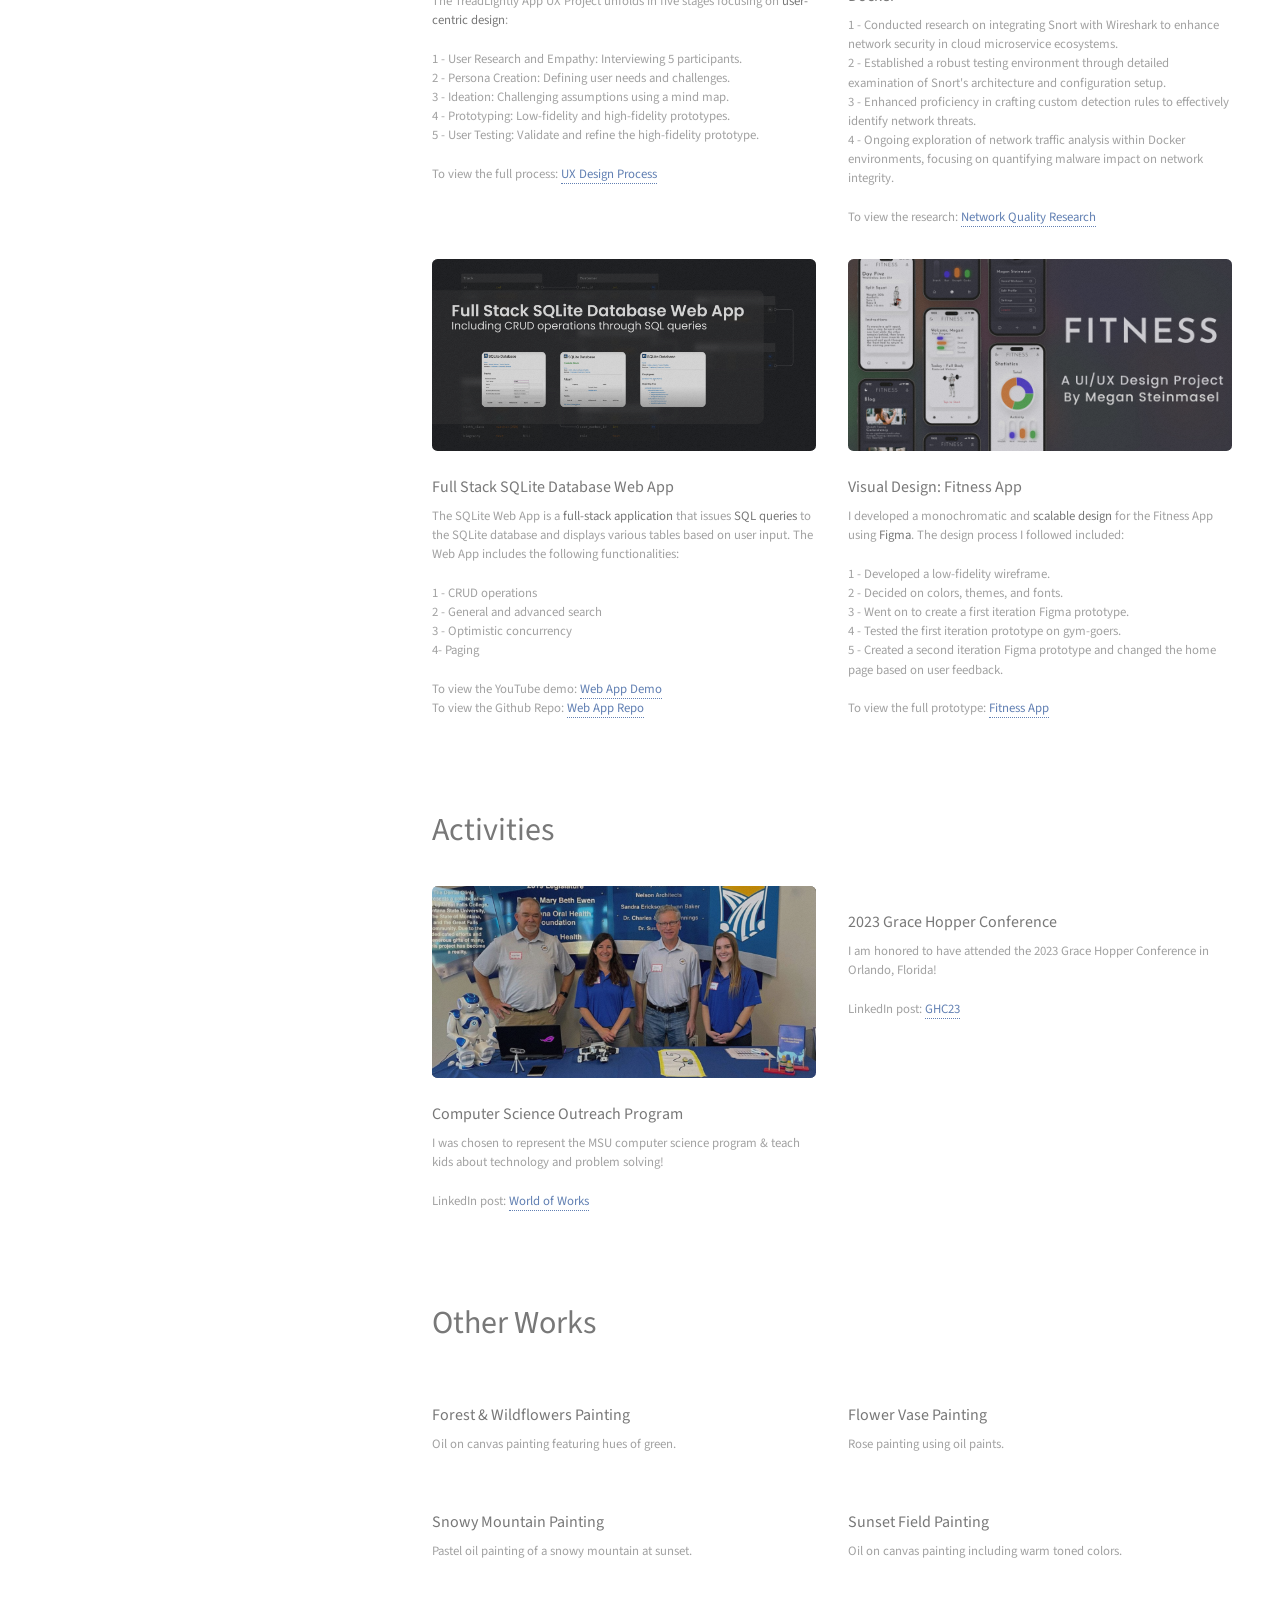
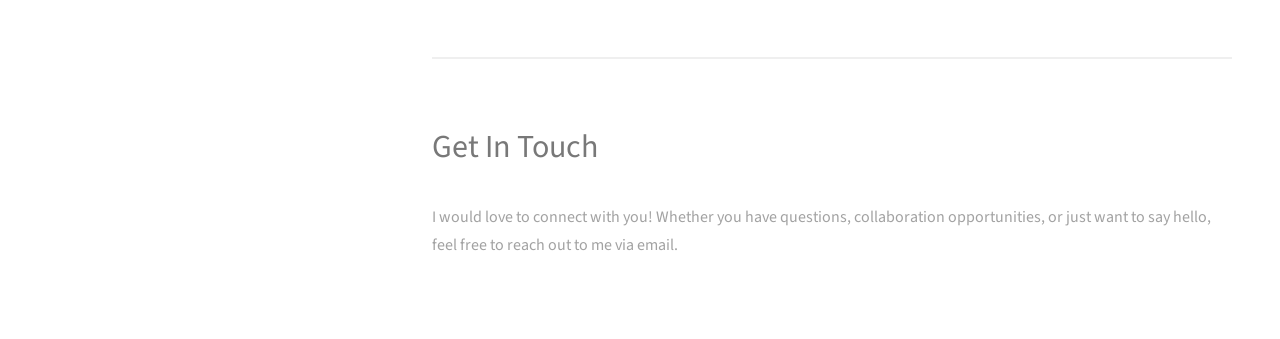
==== commit 705cb3ff: "Update index.html" ====
--- a/index.html
+++ b/index.html
@@ -28,25 +28,25 @@
 						<header class="major">
 							<h2>About Me</h2>
 						</header>
-						<p> Hey there, I'm Megan! Currently a senior at Montana State University, I'm pursuing a degree in Computer Science. I find joy in utilizing technology as a means to solve problems. Whether it's crafting intuitive digital experiences, delving into cybersecurity challenges, or exploring the intricacies of web development, I find fulfillment in tackling complex problems head-on. When I'm not coding or designing, you'll likely find me exploring the great outdoors and hiking local trails. I also have a creative side and enjoy expressing myself through painting and drawing. Overall, I am a driven individual who thrives on the blend of technology and creativity.
+						<p>Hey there, I'm Megan! I’m a recent graduate from Montana State University with a degree in Computer Science. I’m passionate about using technology to solve problems, whether that’s crafting intuitive digital experiences or tackling cybersecurity challenges. I thrive on diving into complex problems and finding creative solutions. When I’m not coding, hacking, or designing, you’ll likely find me outdoors, hiking local trails. I also enjoy expressing my creativity through painting and drawing. Overall, I’m a driven individual who thrives at the intersection of technology and creativity.
 						</p>
 						
 					</section>
 					<section id="one">
 						<h1>Experience</h1>
 						
-						<h4>MSU Software Engineering & Cybersecurity Lab</h4>
+						<h4>Researcher at MSU Software Engineering & Cybersecurity Lab</h4>
 						<p>Employing Snort, Wireshark, and Docker for network quality research purposes. Developing various testing methodologies to validate the consistency of these software tools in analyzing network traffic.</p>
 						<p>To view my work: <a href="https://github.com/megansteinmasel/snort-network-quality">Press Here</a> 	
-						<h4>Contribute Youth Startup</h4>
-						<p>Helping create a crowdfunding WordPress website for a nonprofit organization that helps Montana students in need.</p>
+						<h4>IT Information Security Analyst at Billings Clinic Hospital</h4>
+						<p>I developed and configured custom security alert rules using KQL, collaborated on system architecture to ensure security and compliance, and expanded my knowledge of cybersecurity threats, including network incidents, phishing attacks, and ransomware.</p>
 						
 						<h1>Skills</h1>
 
 						<h4>Technical Skills</h4>
-						<p>HTML, CSS, JavaScript, Java, C, C++, Python, React, Next.js, Figma, Lucidchart, WordPress, Git, Snort, Wireshark, Docker</p>
+						<p>Figma, HTML, CSS, JavaScript, Java, C, C++, Python, Git, Snort, Wireshark, Docker, KQL, R-Studio</p>
 						<h4>Certifications</h4>
-						<p>Figma Certification: Beginner to Pro 2023, MSU Leadership Certification</p>
+						<p>Figma Certification: Beginner to Pro 2023, MSU Leadership Certification, TryHackMe Certifications</p>
 						
 						
 					</section>
@@ -175,4 +175,4 @@
 			<script src="assets/js/main.js"></script>
 
 	</body>
-</html>+</html>
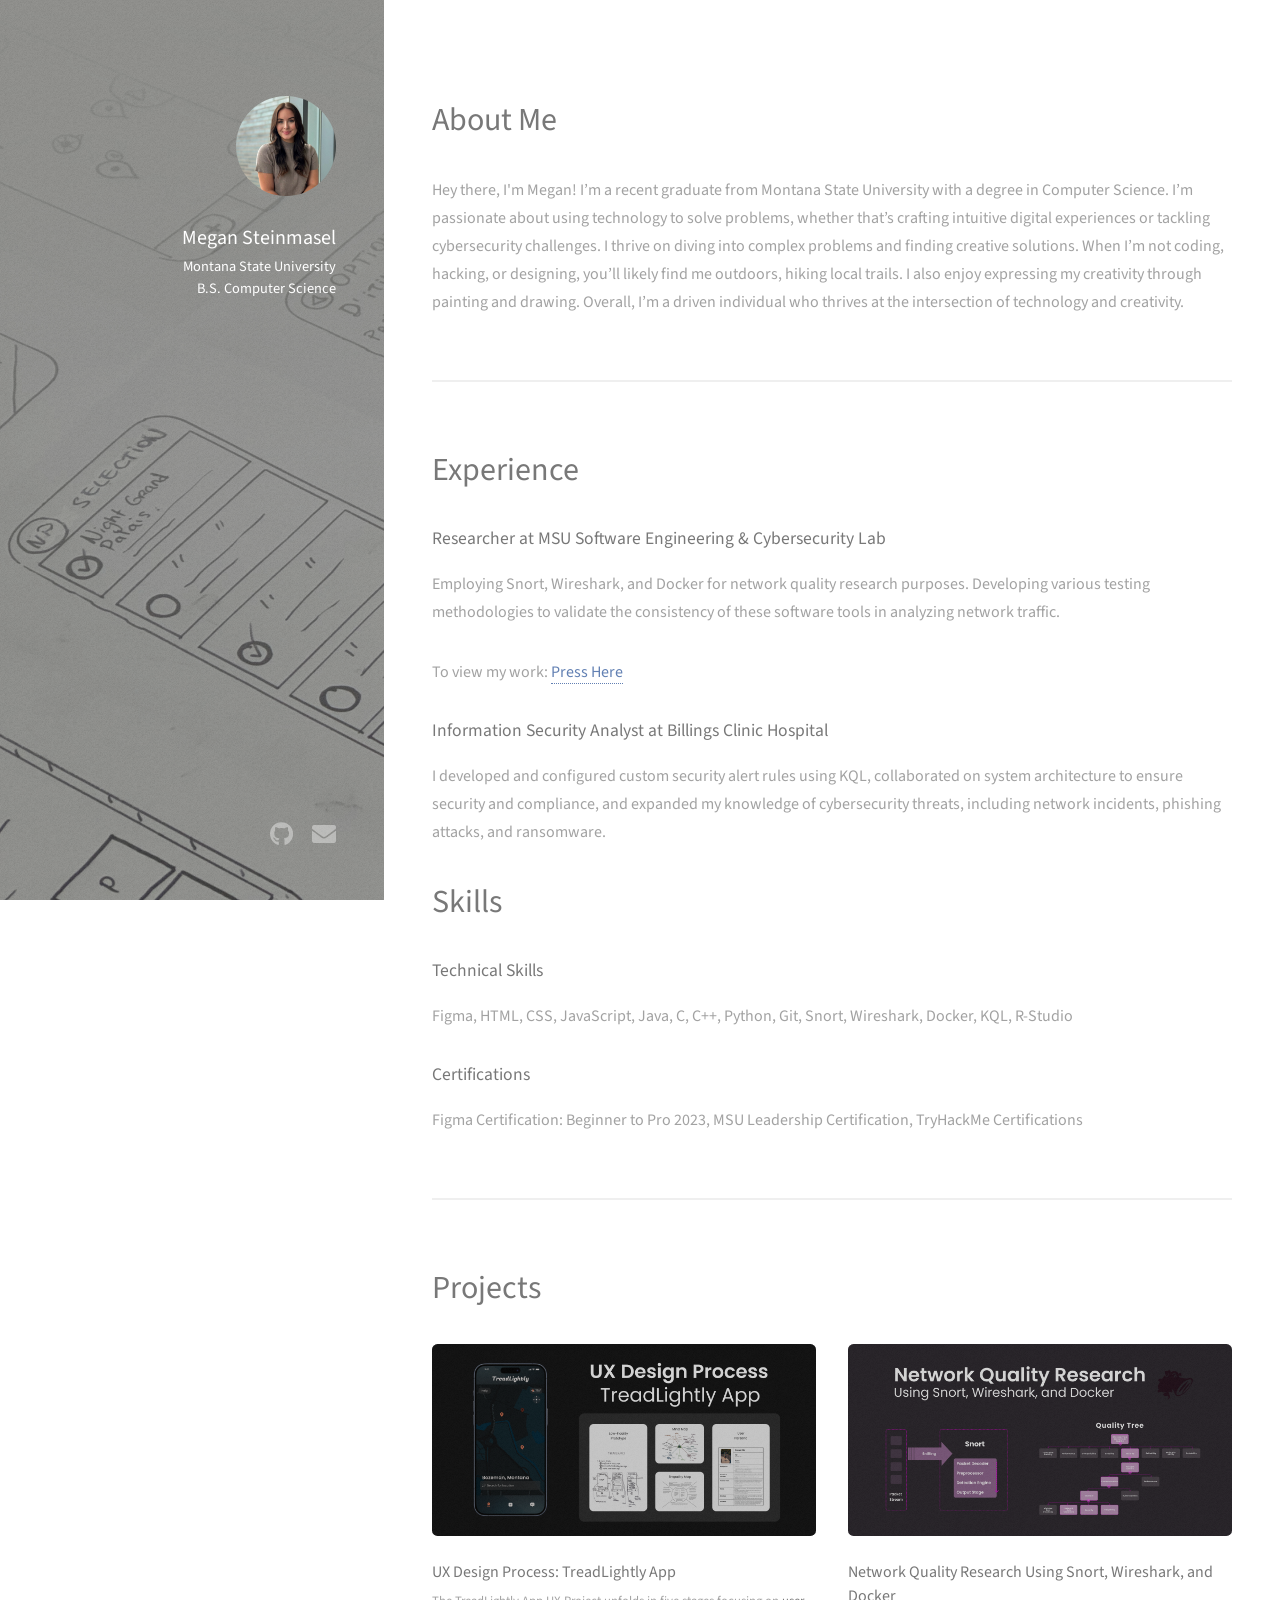
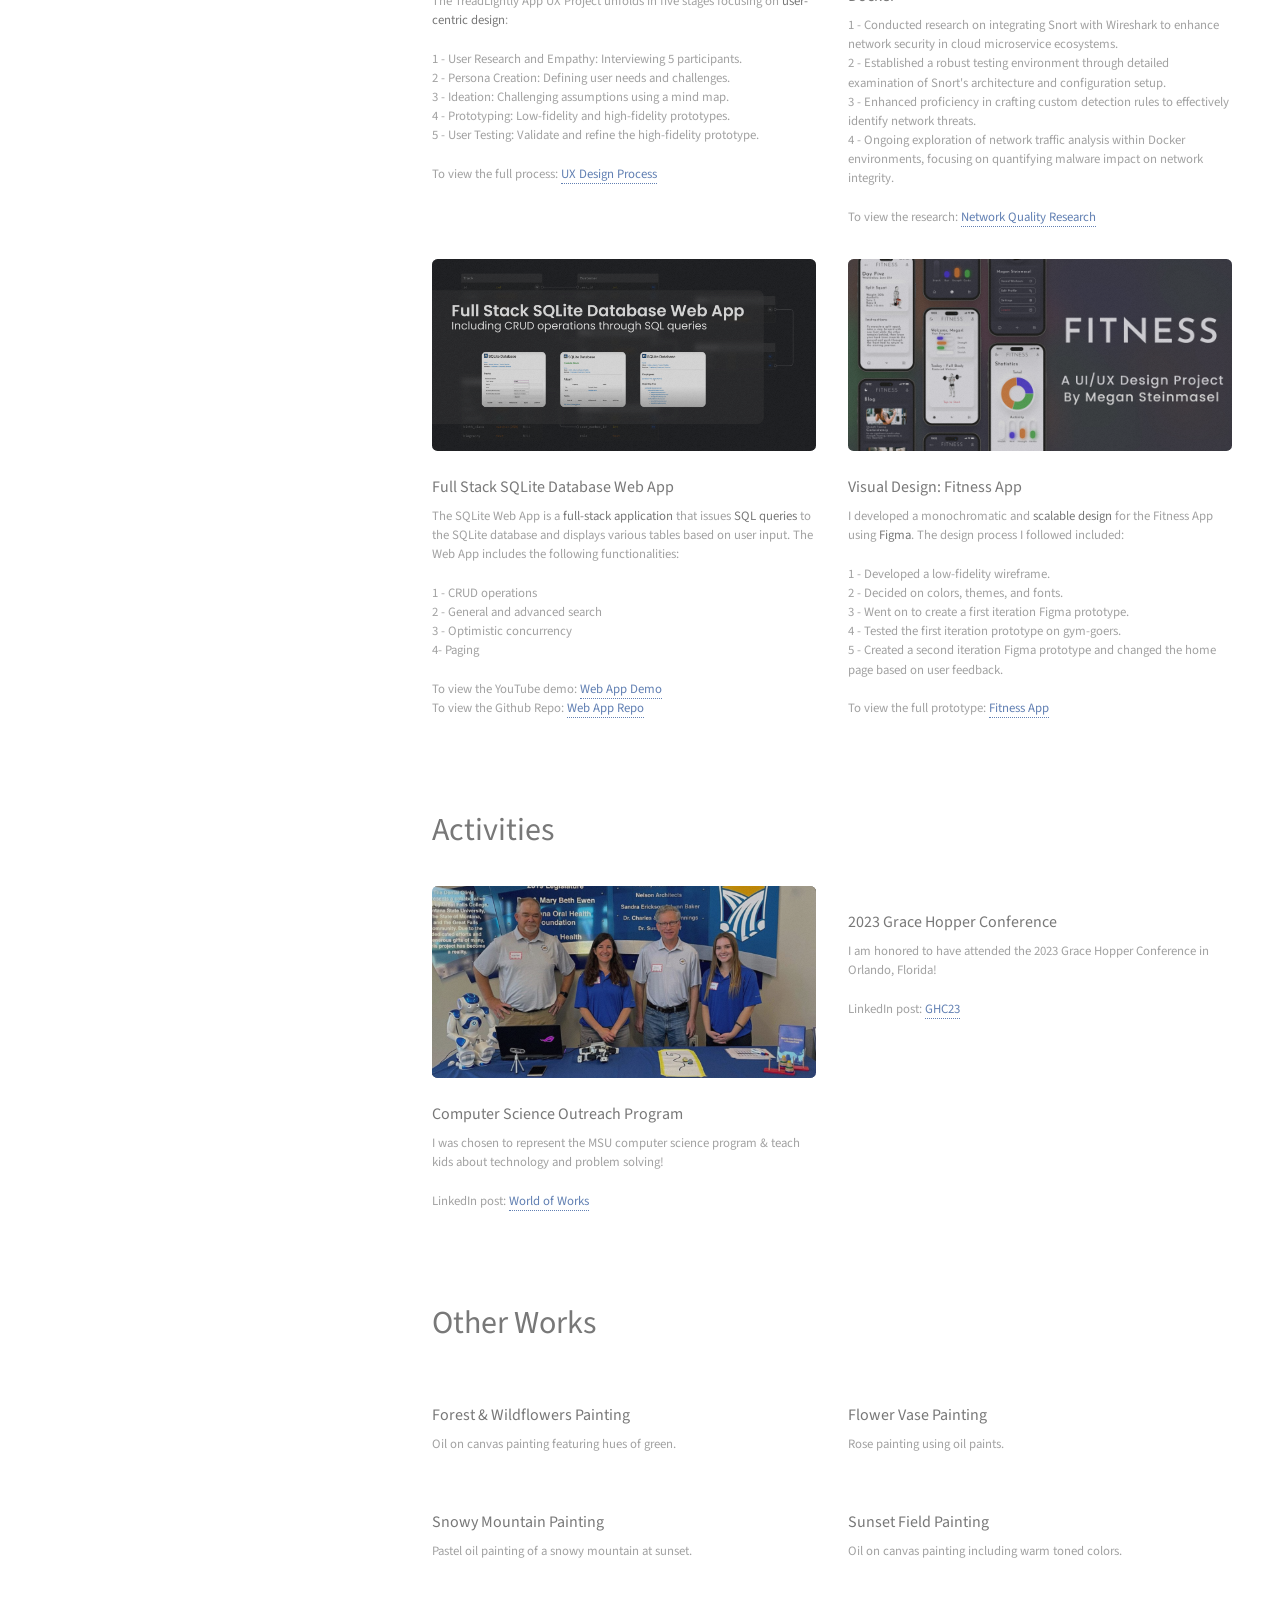
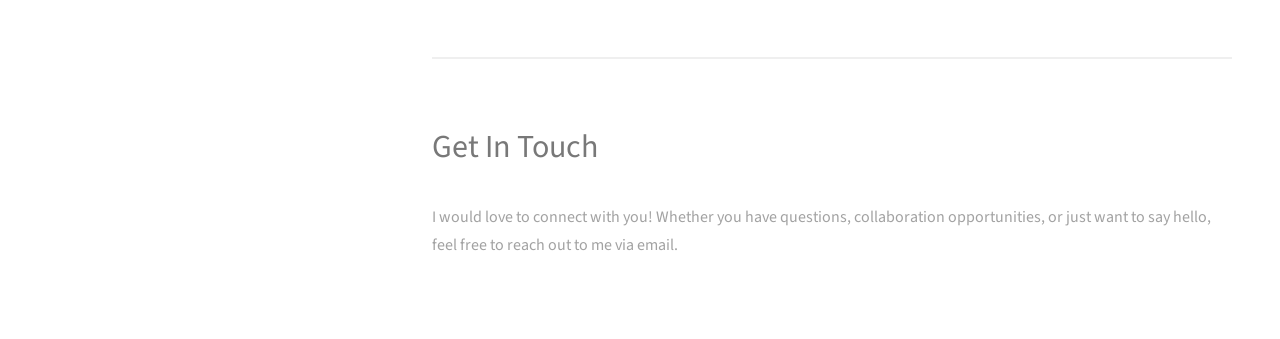
==== commit fe951007: "Update index.html" ====
--- a/index.html
+++ b/index.html
@@ -38,7 +38,7 @@
 						<h4>Researcher at MSU Software Engineering & Cybersecurity Lab</h4>
 						<p>Employing Snort, Wireshark, and Docker for network quality research purposes. Developing various testing methodologies to validate the consistency of these software tools in analyzing network traffic.</p>
 						<p>To view my work: <a href="https://github.com/megansteinmasel/snort-network-quality">Press Here</a> 	
-						<h4>IT Information Security Analyst at Billings Clinic Hospital</h4>
+						<h4>Information Security Analyst at Billings Clinic Hospital</h4>
 						<p>I developed and configured custom security alert rules using KQL, collaborated on system architecture to ensure security and compliance, and expanded my knowledge of cybersecurity threats, including network incidents, phishing attacks, and ransomware.</p>
 						
 						<h1>Skills</h1>
